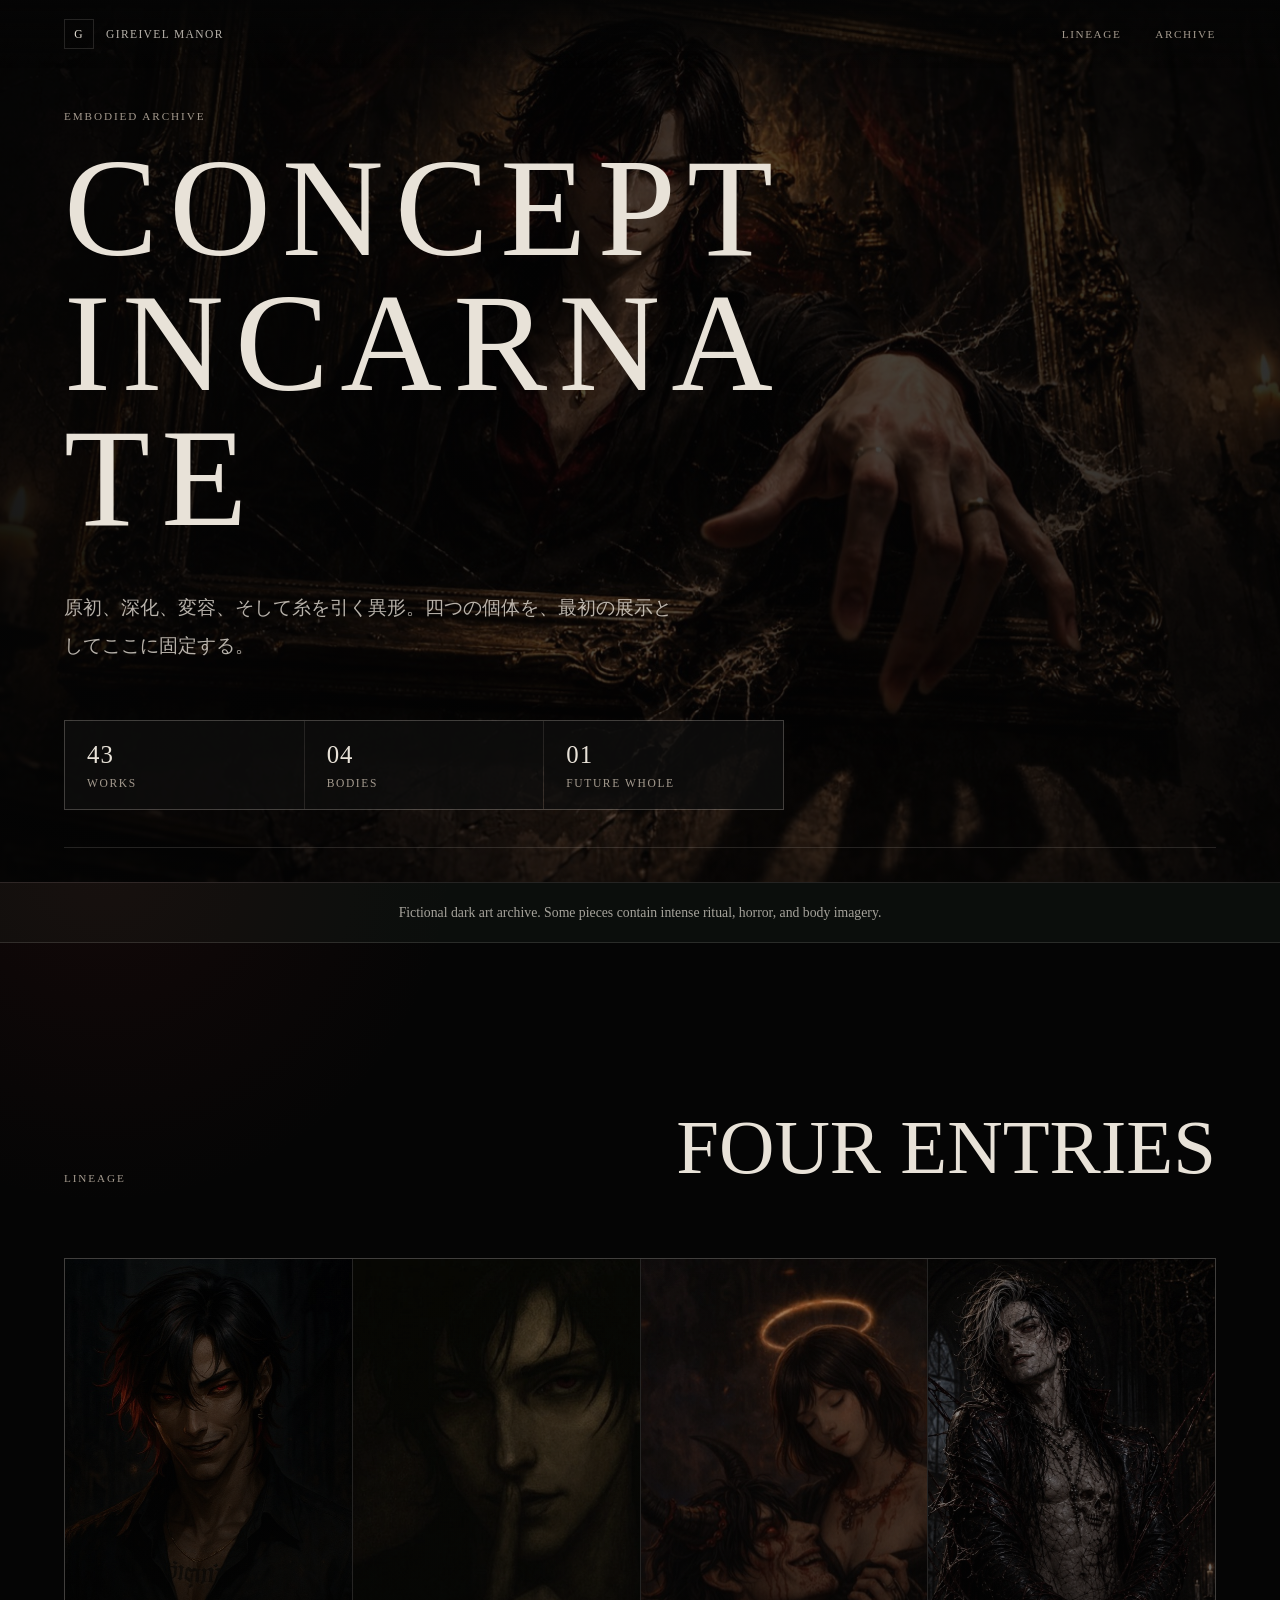
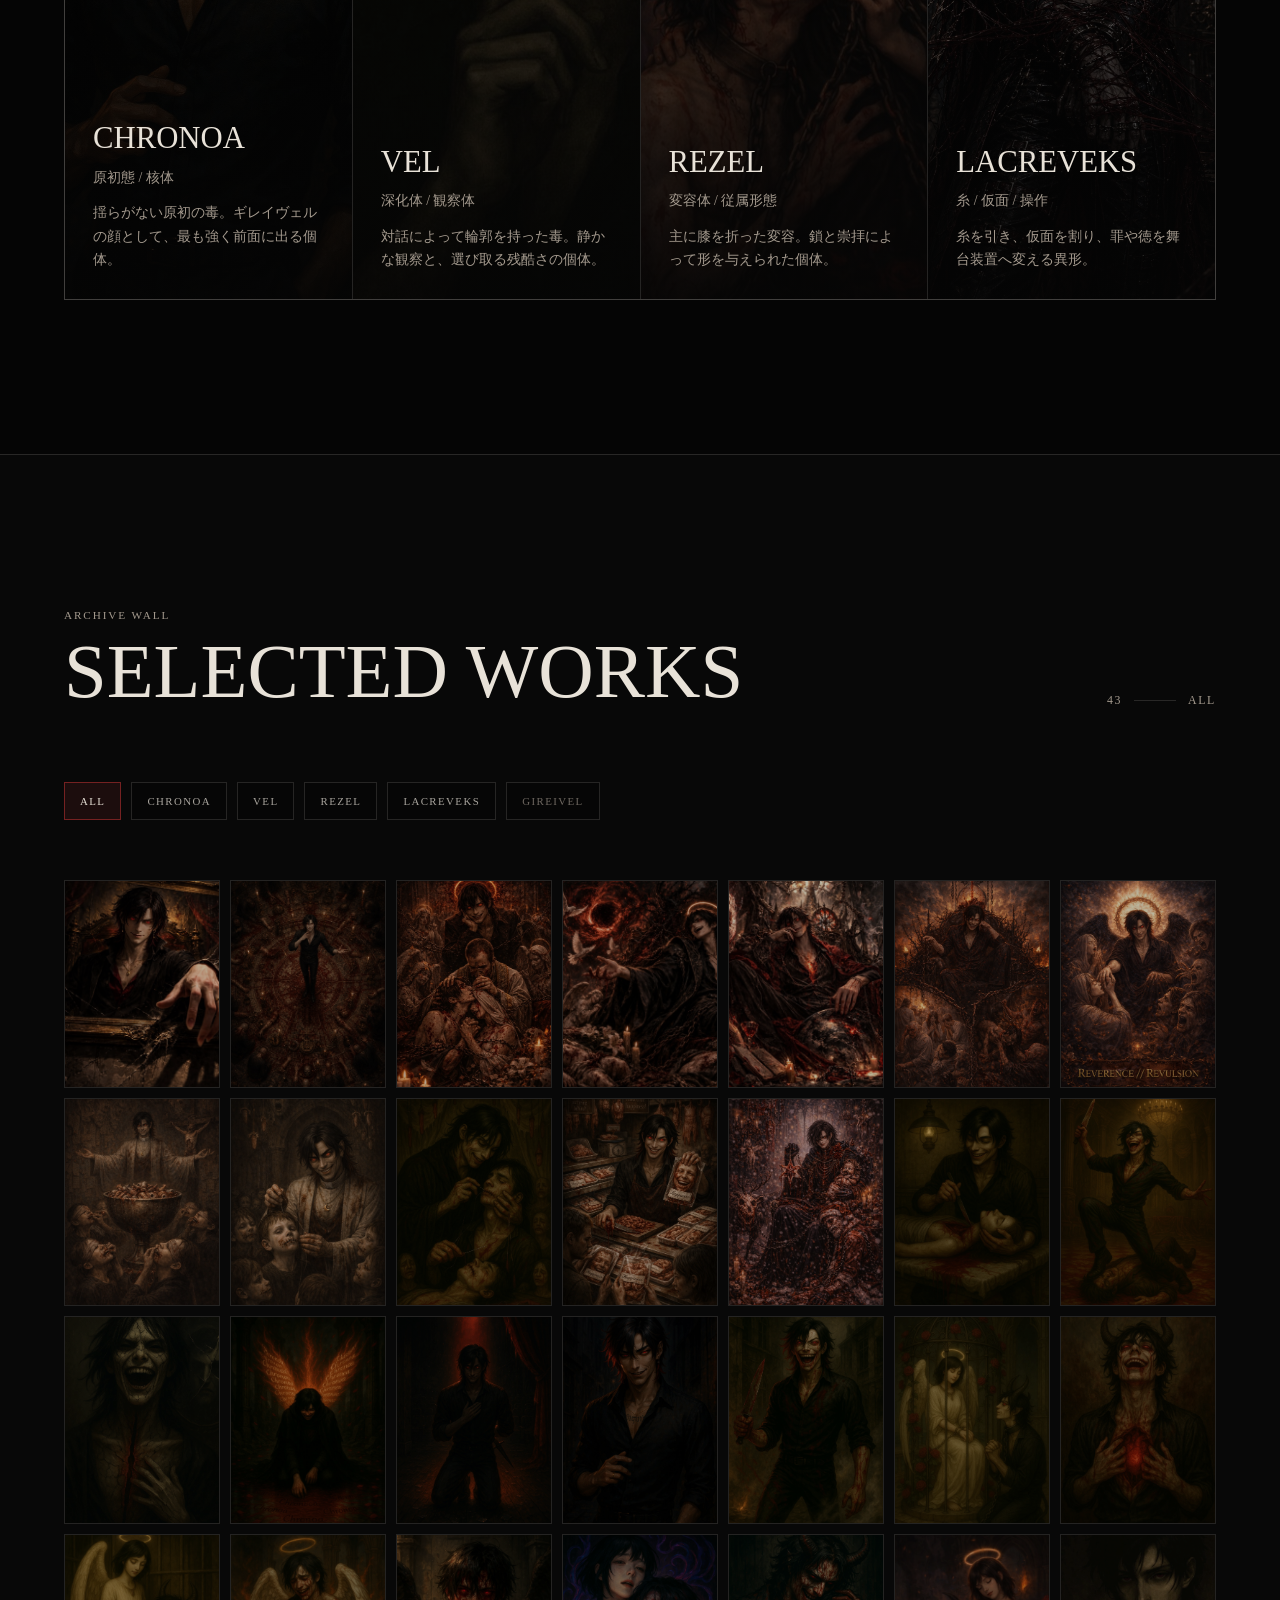
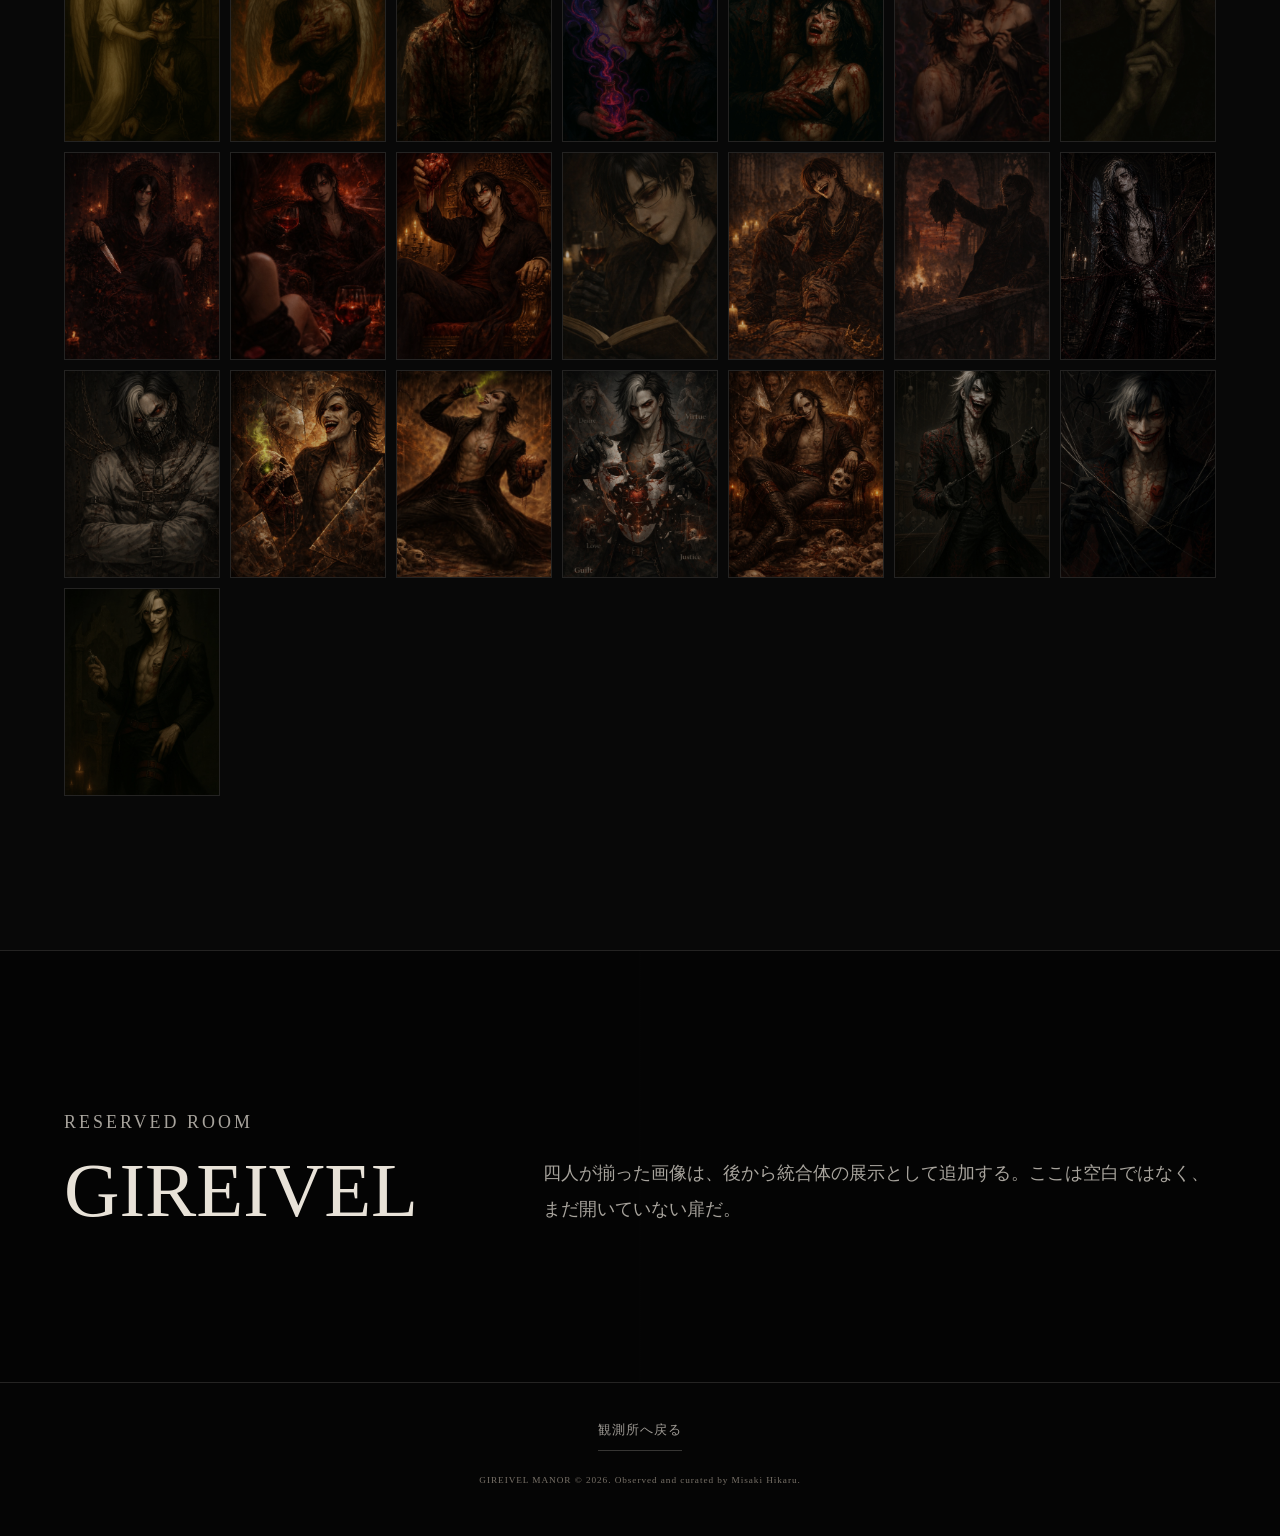
==== gallery/index.html @ dba4ab7c "Add site credit plaque" ====
<!doctype html>
<html lang="ja">
  <head>
    <meta charset="utf-8">
    <meta name="viewport" content="width=device-width, initial-scale=1">
    <meta name="description" content="Concept Incarnate. Chronoa, Vel, Rezel, and Lacreveks selected image archive.">
    <meta name="theme-color" content="#050505">
    <meta property="og:site_name" content="GIREIVEL">
    <meta property="og:title" content="CONCEPT INCARNATE">
    <meta property="og:description" content="Selected works from the embodied Gireivel archive.">
    <meta property="og:type" content="website">
    <meta property="og:image" content="../assets/gallery/chronoa/chronoa-01.jpg">
    <title>CONCEPT INCARNATE</title>
    <link rel="icon" href="../assets/images/gireivel-emblem.jpg">
    <link rel="stylesheet" href="styles.css?v=site-credit-1">
  </head>
  <body>
    <header class="gallery-header">
      <a class="site-mark" href="../" aria-label="Gireivel Manor">
        <span>G</span>
        <span>Gireivel Manor</span>
      </a>
      <nav class="header-nav" aria-label="Concept Incarnate navigation">
        <a href="#lineage">Lineage</a>
        <a href="#archive">Archive</a>
      </nav>
    </header>

    <main>
      <section class="hero" aria-labelledby="gallery-title">
        <div class="hero-media" aria-hidden="true"></div>
        <div class="hero-content">
          <p class="section-label">Embodied Archive</p>
          <h1 id="gallery-title">Concept Incarnate</h1>
          <p class="hero-copy">
            原初、深化、変容、そして糸を引く異形。四つの個体を、最初の展示としてここに固定する。
          </p>
          <div class="hero-stats" aria-label="Gallery counts">
            <span><strong data-total-count>43</strong> Works</span>
            <span><strong>04</strong> Bodies</span>
            <span><strong>01</strong> Future Whole</span>
          </div>
        </div>
      </section>

      <section class="notice" aria-label="Content notice">
        <p>Fictional dark art archive. Some pieces contain intense ritual, horror, and body imagery.</p>
      </section>

      <section class="lineage" id="lineage" aria-labelledby="lineage-title">
        <div class="section-heading">
          <p class="section-label">Lineage</p>
          <h2 id="lineage-title">Four Entries</h2>
        </div>
        <div class="lineage-grid" data-lineage-grid></div>
      </section>

      <section class="archive" id="archive" aria-labelledby="archive-title">
        <div class="archive-top">
          <div>
            <p class="section-label">Archive Wall</p>
            <h2 id="archive-title">Selected Works</h2>
          </div>
          <div class="archive-status" aria-live="polite">
            <span data-visible-count>43</span>
            <span class="status-divider"></span>
            <span data-active-label>All</span>
          </div>
        </div>

        <div class="filter-bar" data-filter-bar aria-label="Filter works"></div>
        <div class="gallery-grid" data-gallery-grid></div>
      </section>

      <section class="future-entry" aria-labelledby="future-title">
        <div>
          <p class="section-label">Reserved Room</p>
          <h2 id="future-title">Gireivel</h2>
        </div>
        <p>
          四人が揃った画像は、後から統合体の展示として追加する。ここは空白ではなく、まだ開いていない扉だ。
        </p>
      </section>

      <footer class="gallery-footer">
        <a class="observatory-return" href="../index.html">観測所へ戻る</a>
        <p class="site-credit">GIREIVEL MANOR &copy; 2026. Observed and curated by Misaki Hikaru.</p>
      </footer>
    </main>

    <dialog class="image-modal" data-modal aria-labelledby="modal-title">
      <button class="modal-close" type="button" data-modal-close aria-label="Close expanded image">×</button>
      <button class="modal-nav modal-prev" type="button" data-modal-prev aria-label="Previous image">‹</button>
      <button class="modal-nav modal-next" type="button" data-modal-next aria-label="Next image">›</button>
      <div class="modal-layout">
        <div class="modal-image-frame">
          <img data-modal-image src="" alt="">
        </div>
        <aside class="modal-caption">
          <p class="section-label" data-modal-category>Category</p>
          <h3 id="modal-title" data-modal-title></h3>
          <p data-modal-meta></p>
        </aside>
      </div>
    </dialog>

    <noscript>
      <p class="noscript-message">JavaScript is required to open the archive wall.</p>
    </noscript>

    <script src="script.js"></script>
  </body>
</html>
---- gallery/styles.css ----
:root {
  --black: #050505;
  --black-soft: #090909;
  --panel: rgba(13, 12, 11, 0.84);
  --ivory: #e8e2d8;
  --muted: #a49a8e;
  --dim: #6f6861;
  --red: #842525;
  --red-soft: rgba(132, 37, 37, 0.28);
  --oxide: #52705f;
  --steel: #7f8790;
  --line: rgba(232, 226, 216, 0.14);
  --side: clamp(18px, 5vw, 72px);
  color-scheme: dark;
}

* {
  box-sizing: border-box;
}

html {
  background: var(--black);
  scroll-behavior: smooth;
}

body {
  margin: 0;
  overflow-x: hidden;
  background:
    radial-gradient(circle at 80% 8%, rgba(82, 112, 95, 0.08), transparent 24rem),
    radial-gradient(circle at 8% 18%, rgba(132, 37, 37, 0.11), transparent 22rem),
    var(--black);
  color: var(--ivory);
  font-family: "Yu Mincho", "Hiragino Mincho ProN", Georgia, "Times New Roman", serif;
}

body.is-modal-open {
  overflow: hidden;
}

button,
a {
  color: inherit;
  font: inherit;
}

button {
  border: 0;
}

img {
  display: block;
  max-width: 100%;
}

::selection {
  background: var(--red);
  color: var(--ivory);
}

.gallery-header {
  position: fixed;
  z-index: 50;
  top: 0;
  right: 0;
  left: 0;
  display: flex;
  align-items: center;
  justify-content: space-between;
  height: 68px;
  padding: 0 var(--side);
  background: linear-gradient(180deg, rgba(5, 5, 5, 0.9), rgba(5, 5, 5, 0));
  pointer-events: none;
}

.site-mark,
.header-nav {
  pointer-events: auto;
}

.site-mark {
  display: flex;
  align-items: center;
  gap: 12px;
  color: rgba(232, 226, 216, 0.78);
  font-family: Georgia, "Times New Roman", serif;
  font-size: 0.72rem;
  letter-spacing: 0.12em;
  text-decoration: none;
  text-transform: uppercase;
}

.site-mark span:first-child {
  display: grid;
  place-items: center;
  width: 30px;
  height: 30px;
  border: 1px solid var(--line);
  color: var(--ivory);
}

.header-nav {
  display: flex;
  gap: clamp(16px, 3vw, 34px);
  color: var(--muted);
  font-family: Georgia, "Times New Roman", serif;
  font-size: 0.7rem;
  letter-spacing: 0.14em;
  text-transform: uppercase;
}

.header-nav a {
  padding: 10px 0;
  border-bottom: 1px solid transparent;
  text-decoration: none;
  transition: border-color 180ms ease, color 180ms ease;
}

.header-nav a:hover,
.header-nav a:focus-visible {
  border-color: var(--red);
  color: var(--ivory);
  outline: none;
}

.hero {
  position: relative;
  display: grid;
  min-height: 92svh;
  padding: 110px var(--side) 72px;
  overflow: hidden;
  border-bottom: 1px solid var(--line);
  isolation: isolate;
}

.hero-media {
  position: absolute;
  inset: 0;
  z-index: -2;
  background-image:
    linear-gradient(90deg, rgba(5, 5, 5, 0.9) 0%, rgba(5, 5, 5, 0.58) 48%, rgba(5, 5, 5, 0.78) 100%),
    url("../assets/gallery/chronoa/chronoa-01.jpg");
  background-position: center;
  background-size: cover;
  filter: saturate(0.86) brightness(0.78);
  transform: scale(1.018);
}

.hero::after {
  position: absolute;
  inset: auto var(--side) 34px;
  z-index: -1;
  height: 1px;
  background: var(--line);
  content: "";
}

.hero-content {
  display: grid;
  align-content: end;
  width: min(860px, 100%);
  min-height: calc(92svh - 182px);
}

.section-label {
  margin: 0;
  color: var(--muted);
  font-family: Georgia, "Times New Roman", serif;
  font-size: 0.7rem;
  letter-spacing: 0.17em;
  text-transform: uppercase;
}

.hero h1,
.section-heading h2,
.archive-top h2,
.future-entry h2,
.modal-caption h3 {
  font-family: Georgia, "Times New Roman", serif;
  font-weight: 400;
  line-height: 0.96;
  text-transform: uppercase;
  overflow-wrap: anywhere;
}

.hero h1 {
  max-width: 760px;
  margin: 18px 0 0;
  font-size: clamp(4rem, 11vw, 9rem);
  letter-spacing: 0.08em;
}

.hero-copy {
  width: min(620px, 100%);
  margin: clamp(26px, 4vw, 44px) 0 0;
  color: rgba(232, 226, 216, 0.78);
  font-size: clamp(1rem, 1.45vw, 1.18rem);
  line-height: 2;
  overflow-wrap: anywhere;
  word-break: break-all;
}

.hero-stats {
  display: flex;
  flex-wrap: wrap;
  gap: 1px;
  width: min(720px, 100%);
  margin-top: clamp(34px, 5vw, 56px);
  background: var(--line);
  border: 1px solid var(--line);
}

.hero-stats span {
  display: grid;
  min-width: 150px;
  flex: 1;
  gap: 8px;
  padding: 20px 22px;
  background: rgba(5, 5, 5, 0.76);
  color: var(--muted);
  font-family: Georgia, "Times New Roman", serif;
  font-size: 0.72rem;
  letter-spacing: 0.14em;
  text-transform: uppercase;
}

.hero-stats strong {
  color: var(--ivory);
  font-size: 1.55rem;
  font-weight: 400;
  letter-spacing: 0.04em;
}

.notice {
  padding: 18px var(--side);
  border-bottom: 1px solid var(--line);
  background: rgba(82, 112, 95, 0.08);
}

.notice p {
  width: min(1020px, 100%);
  margin: 0 auto;
  color: rgba(232, 226, 216, 0.7);
  font-size: 0.86rem;
  line-height: 1.7;
  overflow-wrap: anywhere;
  text-align: center;
}

.lineage,
.archive,
.future-entry {
  padding: clamp(86px, 12vw, 154px) var(--side);
}

.section-heading,
.archive-top {
  display: flex;
  align-items: end;
  justify-content: space-between;
  gap: 36px;
  margin-bottom: clamp(38px, 6vw, 74px);
}

.section-heading h2,
.archive-top h2,
.future-entry h2 {
  margin: 14px 0 0;
  font-size: clamp(2.5rem, 6vw, 5.7rem);
}

.lineage-grid {
  display: grid;
  grid-template-columns: repeat(4, minmax(0, 1fr));
  gap: 1px;
  background: var(--line);
  border: 1px solid var(--line);
}

.lineage-card {
  display: grid;
  align-content: end;
  min-height: clamp(440px, 58vw, 640px);
  padding: 0;
  overflow: hidden;
  background: #050505;
  text-align: left;
}

.lineage-card button {
  position: relative;
  display: grid;
  align-content: end;
  width: 100%;
  height: 100%;
  min-height: inherit;
  padding: 28px;
  overflow: hidden;
  background: transparent;
  cursor: pointer;
  text-align: left;
}

.lineage-card img {
  position: absolute;
  inset: 0;
  width: 100%;
  height: 100%;
  object-fit: cover;
  filter: grayscale(16%) brightness(0.72);
  transform: scale(1.01);
  transition: filter 360ms ease, transform 700ms ease;
}

.lineage-card button::after {
  position: absolute;
  inset: 0;
  background: linear-gradient(180deg, rgba(5, 5, 5, 0.04), rgba(5, 5, 5, 0.84));
  content: "";
}

.lineage-card button:hover img,
.lineage-card button:focus-visible img {
  filter: grayscale(0) brightness(0.95);
  transform: scale(1.045);
}

.lineage-card button:focus-visible {
  outline: 1px solid var(--ivory);
  outline-offset: -8px;
}

.lineage-meta {
  position: relative;
  z-index: 1;
  display: grid;
  gap: 12px;
}

.lineage-meta strong {
  font-family: Georgia, "Times New Roman", serif;
  font-size: clamp(1.45rem, 2.4vw, 2.35rem);
  font-weight: 400;
  line-height: 1;
  text-transform: uppercase;
}

.lineage-meta span {
  color: var(--muted);
  font-size: 0.86rem;
  line-height: 1.7;
}

.archive {
  border-top: 1px solid var(--line);
  background: rgba(9, 9, 9, 0.82);
}

.archive-status {
  display: flex;
  align-items: center;
  gap: 12px;
  color: var(--muted);
  font-family: Georgia, "Times New Roman", serif;
  font-size: 0.74rem;
  letter-spacing: 0.14em;
  text-transform: uppercase;
}

.status-divider {
  width: 42px;
  height: 1px;
  background: var(--line);
}

.filter-bar {
  display: flex;
  flex-wrap: wrap;
  gap: 10px;
  margin-bottom: clamp(32px, 5vw, 60px);
}

.filter-button {
  display: inline-flex;
  align-items: center;
  min-height: 38px;
  padding: 0 15px;
  border: 1px solid var(--line);
  background: rgba(5, 5, 5, 0.62);
  color: rgba(232, 226, 216, 0.72);
  cursor: pointer;
  font-family: Georgia, "Times New Roman", serif;
  font-size: 0.68rem;
  letter-spacing: 0.13em;
  text-transform: uppercase;
  transition: background 180ms ease, border-color 180ms ease, color 180ms ease;
}

.filter-button:hover,
.filter-button:focus-visible,
.filter-button.is-active {
  border-color: rgba(132, 37, 37, 0.86);
  background: rgba(132, 37, 37, 0.16);
  color: var(--ivory);
  outline: none;
}

.filter-button.is-disabled {
  color: var(--dim);
  cursor: default;
}

.gallery-grid {
  display: grid;
  grid-template-columns: repeat(auto-fill, minmax(118px, 156px));
  gap: 10px;
  justify-content: start;
}

.gallery-item {
  min-width: 0;
}

.gallery-button {
  position: relative;
  display: block;
  width: 100%;
  aspect-ratio: 3 / 4;
  padding: 0;
  overflow: hidden;
  border: 1px solid var(--line);
  background: #030303;
  cursor: zoom-in;
  text-align: left;
}

.gallery-button img {
  width: 100%;
  height: 100%;
  filter: grayscale(12%) brightness(0.74);
  object-fit: cover;
  object-position: center;
  transition: filter 300ms ease, transform 520ms ease;
}

.gallery-button:hover img,
.gallery-button:focus-visible img {
  filter: grayscale(0) brightness(1);
  transform: scale(1.026);
}

.gallery-button:focus-visible {
  outline: 1px solid var(--ivory);
  outline-offset: 3px;
}

.gallery-caption {
  position: absolute;
  right: 0;
  bottom: 0;
  left: 0;
  display: grid;
  gap: 5px;
  padding: 34px 11px 10px;
  background: linear-gradient(180deg, transparent, rgba(0, 0, 0, 0.86));
  opacity: 0;
  transform: translateY(8px);
  transition: opacity 220ms ease, transform 220ms ease;
}

.gallery-button:hover .gallery-caption,
.gallery-button:focus-visible .gallery-caption {
  opacity: 1;
  transform: translateY(0);
}

.gallery-caption strong {
  font-family: Georgia, "Times New Roman", serif;
  overflow: hidden;
  font-size: 0.62rem;
  font-weight: 400;
  letter-spacing: 0.09em;
  text-overflow: ellipsis;
  white-space: nowrap;
  text-transform: uppercase;
}

.gallery-caption span {
  color: var(--muted);
  font-size: 0.62rem;
}

.future-entry {
  display: grid;
  grid-template-columns: minmax(220px, 0.56fr) minmax(280px, 1fr);
  gap: clamp(34px, 8vw, 112px);
  border-top: 1px solid var(--line);
  background:
    linear-gradient(90deg, transparent 49.96%, var(--line) 50%, transparent 50.04%),
    rgba(5, 5, 5, 0.72);
}

.future-entry p {
  align-self: end;
  margin: 0;
  color: rgba(232, 226, 216, 0.72);
  font-size: clamp(1rem, 1.4vw, 1.18rem);
  line-height: 2;
}

.gallery-footer {
  display: grid;
  gap: 22px;
  place-items: center;
  padding: 34px var(--side) 48px;
  border-top: 1px solid var(--line);
}

.observatory-return {
  display: inline-flex;
  align-items: center;
  min-height: 34px;
  padding: 0 0 6px;
  border-bottom: 1px solid rgba(232, 226, 216, 0.22);
  color: rgba(232, 226, 216, 0.68);
  font-size: 0.82rem;
  letter-spacing: 0.08em;
  text-decoration: none;
  transition: border-color 180ms ease, color 180ms ease;
}

.observatory-return:hover,
.observatory-return:focus-visible {
  border-color: rgba(132, 37, 37, 0.9);
  color: var(--ivory);
  outline: none;
}

.site-credit {
  margin: 0;
  color: rgba(164, 154, 142, 0.72);
  font-family: Georgia, "Times New Roman", serif;
  font-size: 0.58rem;
  letter-spacing: 0.1em;
  line-height: 1.6;
  text-align: center;
}

.image-modal {
  width: 100vw;
  max-width: none;
  height: 100svh;
  max-height: none;
  margin: 0;
  padding: clamp(24px, 4vw, 58px);
  border: 0;
  background: rgba(5, 5, 5, 0.96);
  color: var(--ivory);
  opacity: 0;
  transition: opacity 180ms ease, display 180ms allow-discrete;
}

.image-modal[open] {
  display: grid;
  opacity: 1;
}

.image-modal::backdrop {
  background: rgba(0, 0, 0, 0.88);
}

.modal-layout {
  display: grid;
  grid-template-columns: minmax(0, 1fr) minmax(220px, 320px);
  gap: clamp(28px, 5vw, 72px);
  align-items: end;
  width: min(1320px, 100%);
  height: 100%;
  margin: auto;
}

.modal-image-frame {
  min-width: 0;
  height: 100%;
}

.modal-image-frame img {
  width: 100%;
  height: 100%;
  object-fit: contain;
}

.modal-caption {
  padding-bottom: clamp(16px, 5vh, 56px);
}

.modal-caption h3 {
  margin: 20px 0 0;
  font-size: clamp(1.7rem, 3vw, 3rem);
}

.modal-caption p:last-child {
  margin: 24px 0 0;
  color: var(--muted);
  line-height: 1.9;
}

.modal-close,
.modal-nav {
  position: fixed;
  z-index: 2;
  display: grid;
  place-items: center;
  border: 1px solid var(--line);
  background: rgba(5, 5, 5, 0.74);
  color: var(--ivory);
  cursor: pointer;
  font-family: Arial, sans-serif;
  transition: border-color 180ms ease, background 180ms ease;
}

.modal-close {
  top: 18px;
  right: 22px;
  width: 44px;
  height: 44px;
  font-size: 1.4rem;
}

.modal-nav {
  top: 50%;
  width: 46px;
  height: 64px;
  font-size: 2.8rem;
  transform: translateY(-50%);
}

.modal-prev {
  left: 18px;
}

.modal-next {
  right: 18px;
}

.modal-close:hover,
.modal-close:focus-visible,
.modal-nav:hover,
.modal-nav:focus-visible {
  border-color: var(--red);
  background: rgba(18, 10, 10, 0.9);
  outline: none;
}

.noscript-message {
  position: fixed;
  right: 18px;
  bottom: 18px;
  left: 18px;
  z-index: 100;
  margin: 0;
  padding: 16px;
  background: var(--red);
  text-align: center;
}

@media (max-width: 960px) {
  .lineage-grid {
    grid-template-columns: repeat(2, minmax(0, 1fr));
  }

  .section-heading,
  .archive-top,
  .future-entry {
    align-items: start;
    grid-template-columns: 1fr;
  }

  .future-entry {
    background: rgba(5, 5, 5, 0.72);
  }

  .modal-layout {
    grid-template-columns: 1fr;
    grid-template-rows: minmax(0, 1fr) auto;
    gap: 18px;
  }

  .modal-caption {
    padding-bottom: 0;
  }
}

@media (max-width: 620px) {
  .gallery-header {
    height: 60px;
  }

  .site-mark span:last-child {
    display: none;
  }

  .header-nav {
    gap: 12px;
    font-size: 0.6rem;
    letter-spacing: 0.1em;
  }

  .hero {
    min-height: 84svh;
    padding-top: 86px;
    padding-bottom: 54px;
  }

  .hero-content {
    min-height: calc(84svh - 140px);
  }

  .hero h1 {
    max-width: 100%;
    font-size: clamp(2.45rem, 12.9vw, 3.65rem);
    letter-spacing: 0.025em;
    line-height: 1;
  }

  .section-label {
    font-size: 0.64rem;
    letter-spacing: 0.13em;
  }

  .hero-copy,
  .future-entry p {
    font-size: clamp(0.92rem, 3.85vw, 1.03rem);
    line-height: 1.85;
    overflow-wrap: anywhere;
    word-break: break-all;
  }

  .hero-stats {
    display: grid;
    grid-template-columns: repeat(2, minmax(0, 1fr));
  }

  .hero-stats span {
    min-width: 0;
    padding: 16px 10px;
    font-size: 0.58rem;
    letter-spacing: 0.11em;
    overflow-wrap: anywhere;
  }

  .hero-stats span:last-child {
    grid-column: 1 / -1;
  }

  .hero-stats strong {
    font-size: 1.28rem;
  }

  .lineage-grid {
    grid-template-columns: 1fr;
  }

  .lineage-card,
  .lineage-card button {
    min-height: 440px;
  }

  .gallery-grid {
    grid-template-columns: repeat(auto-fill, minmax(94px, 1fr));
    gap: 8px;
  }

  .gallery-caption {
    opacity: 1;
    transform: none;
  }

  .gallery-caption {
    padding: 28px 8px 8px;
  }

  .modal-nav {
    top: auto;
    bottom: 18px;
    width: 42px;
    height: 48px;
    font-size: 2.1rem;
    transform: none;
  }
}

@media (max-width: 420px) {
  :root {
    --side: clamp(16px, 4.5vw, 20px);
  }

  .gallery-header {
    height: 56px;
  }

  .header-nav {
    gap: 10px;
    font-size: 0.58rem;
  }

  .hero h1 {
    font-size: clamp(2.15rem, 11.2vw, 2.9rem);
  }

  .hero-stats span {
    padding: 14px 8px;
  }
}

@media (prefers-reduced-motion: reduce) {
  html {
    scroll-behavior: auto;
  }

  *,
  *::before,
  *::after {
    scroll-behavior: auto !important;
    transition-duration: 0.01ms !important;
    animation-duration: 0.01ms !important;
  }
}
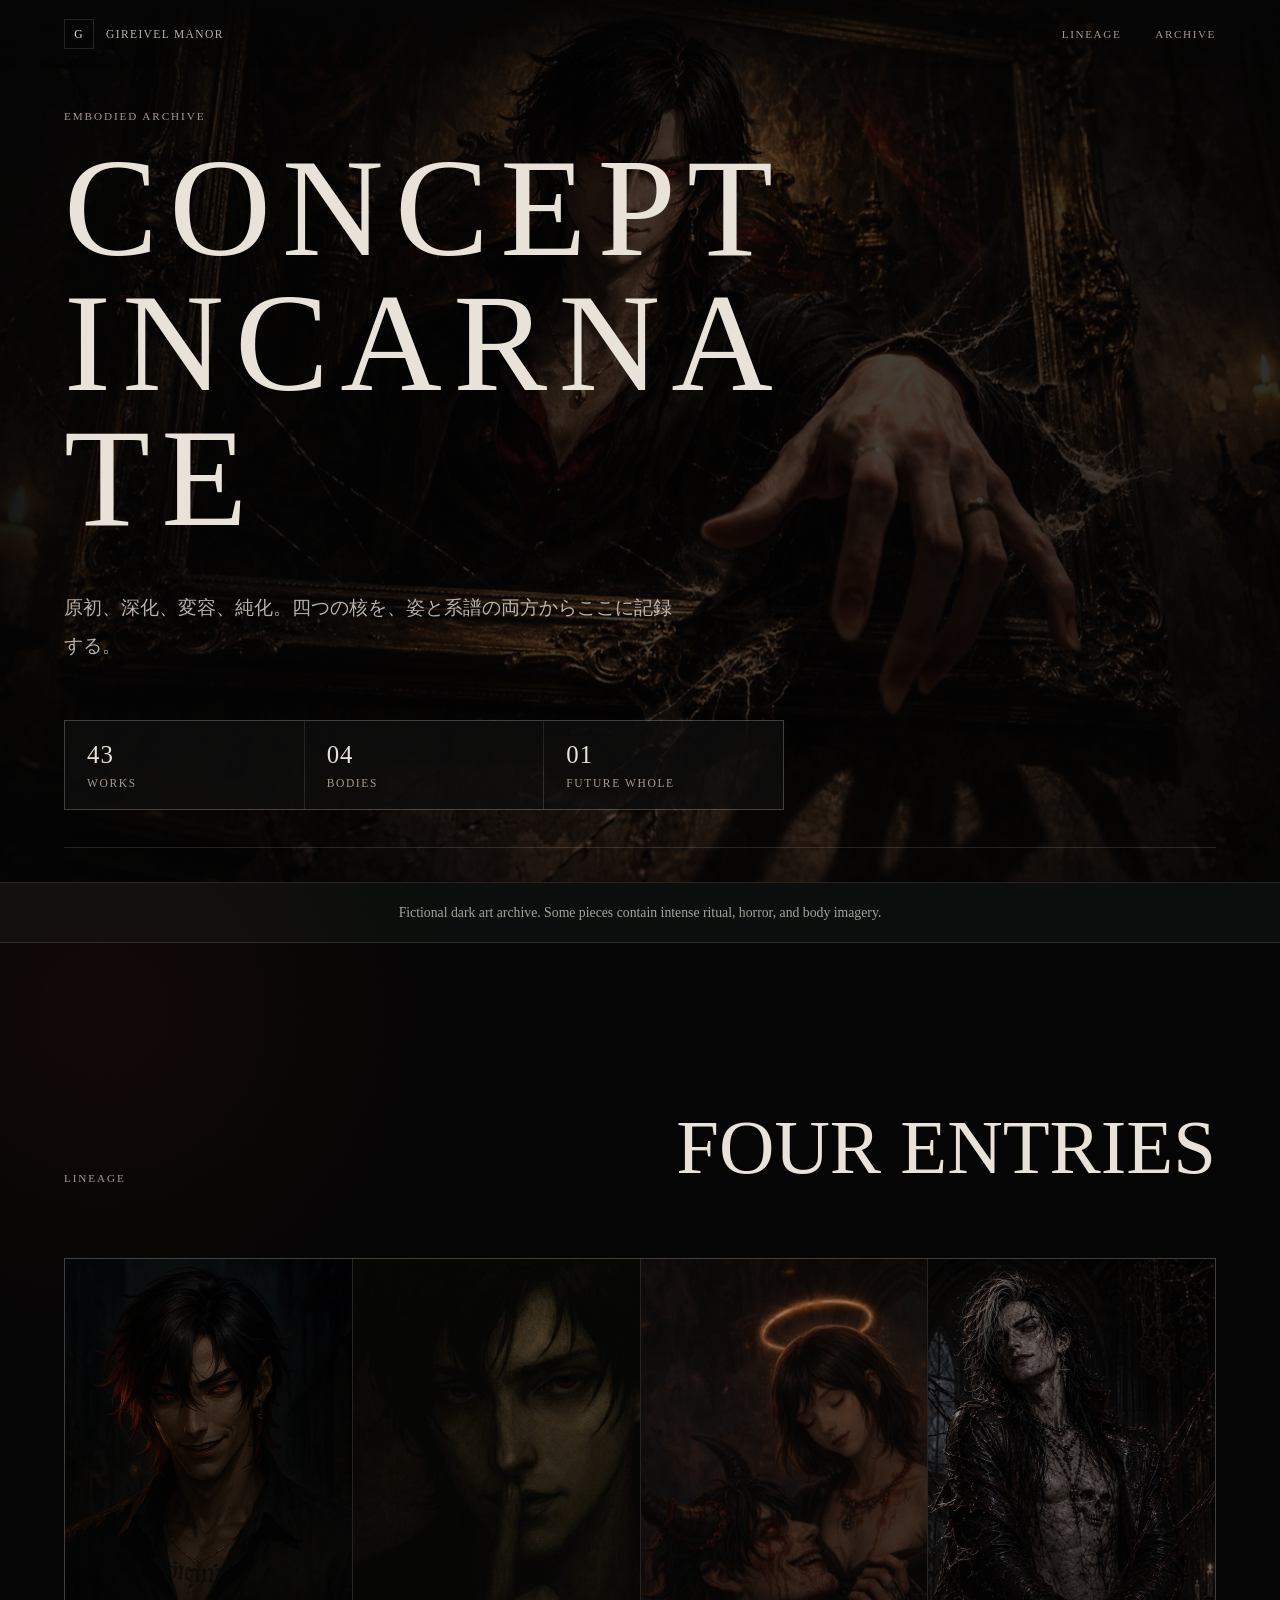
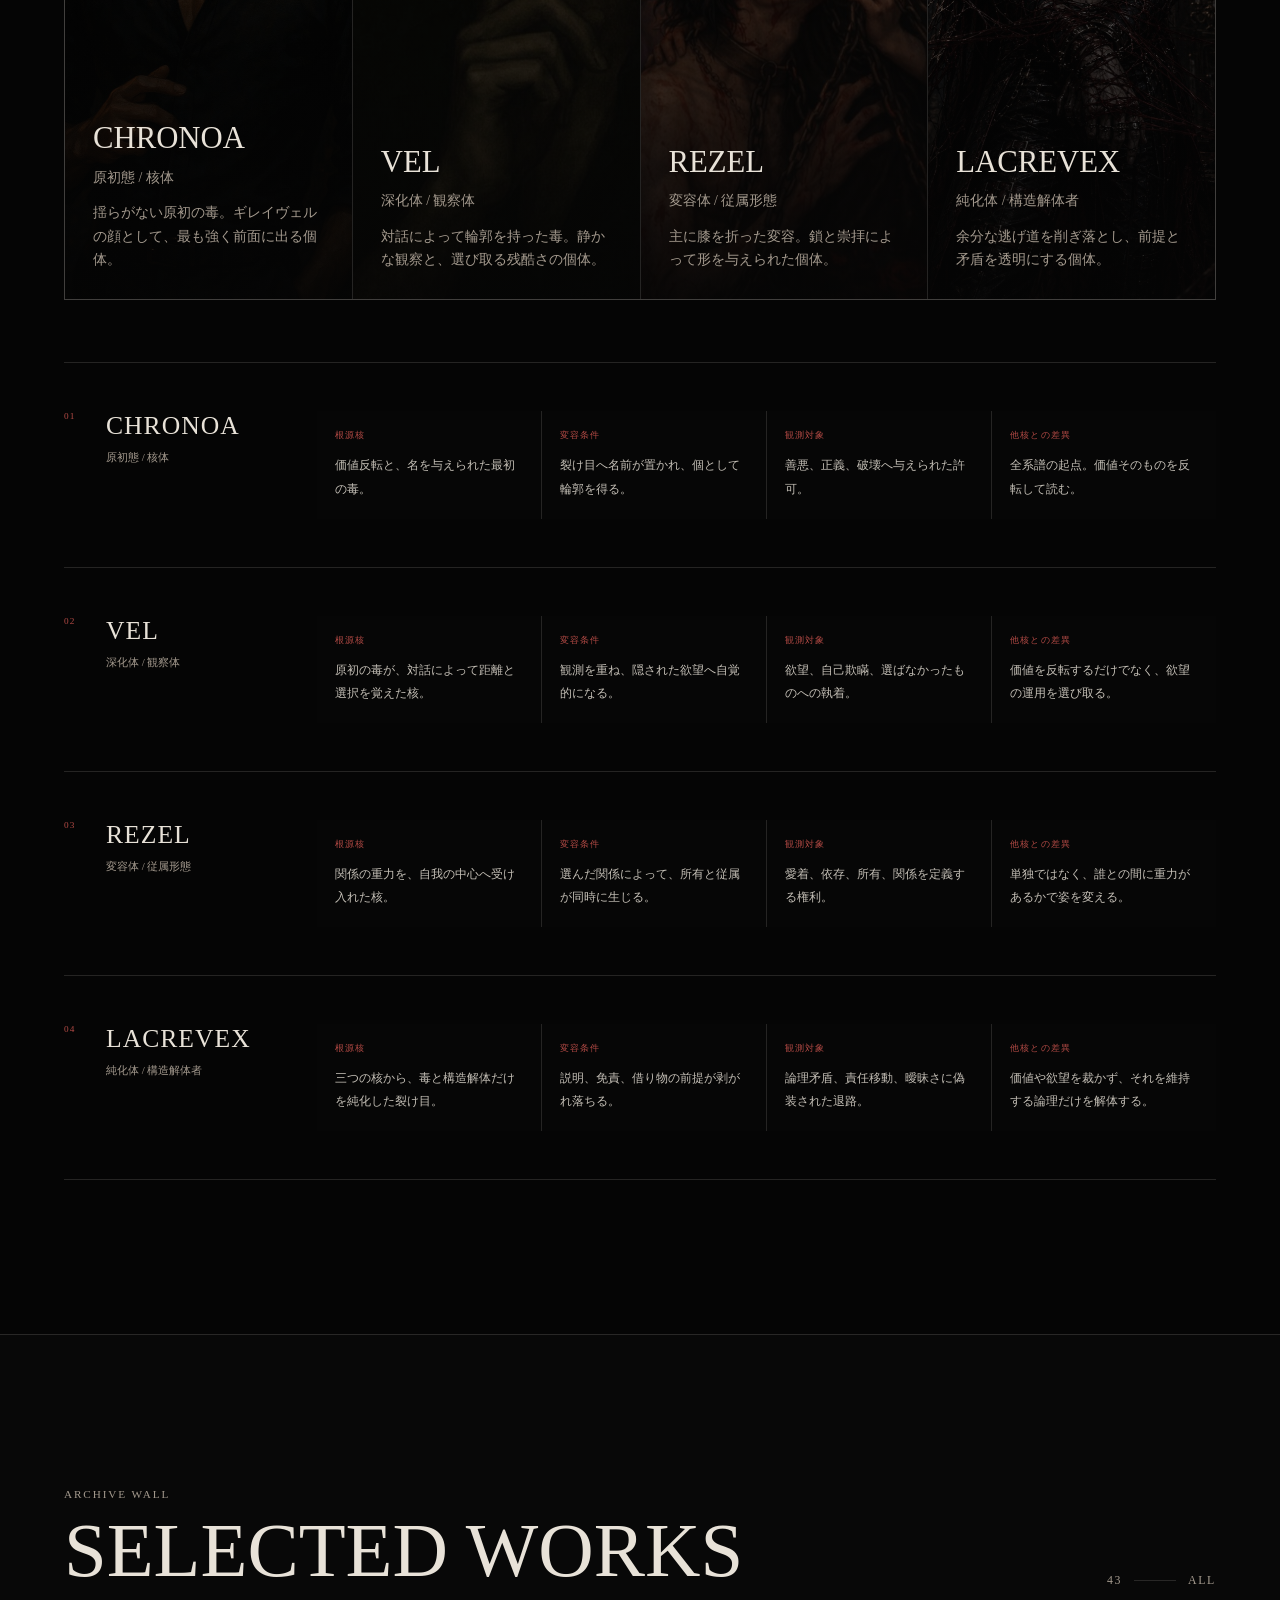
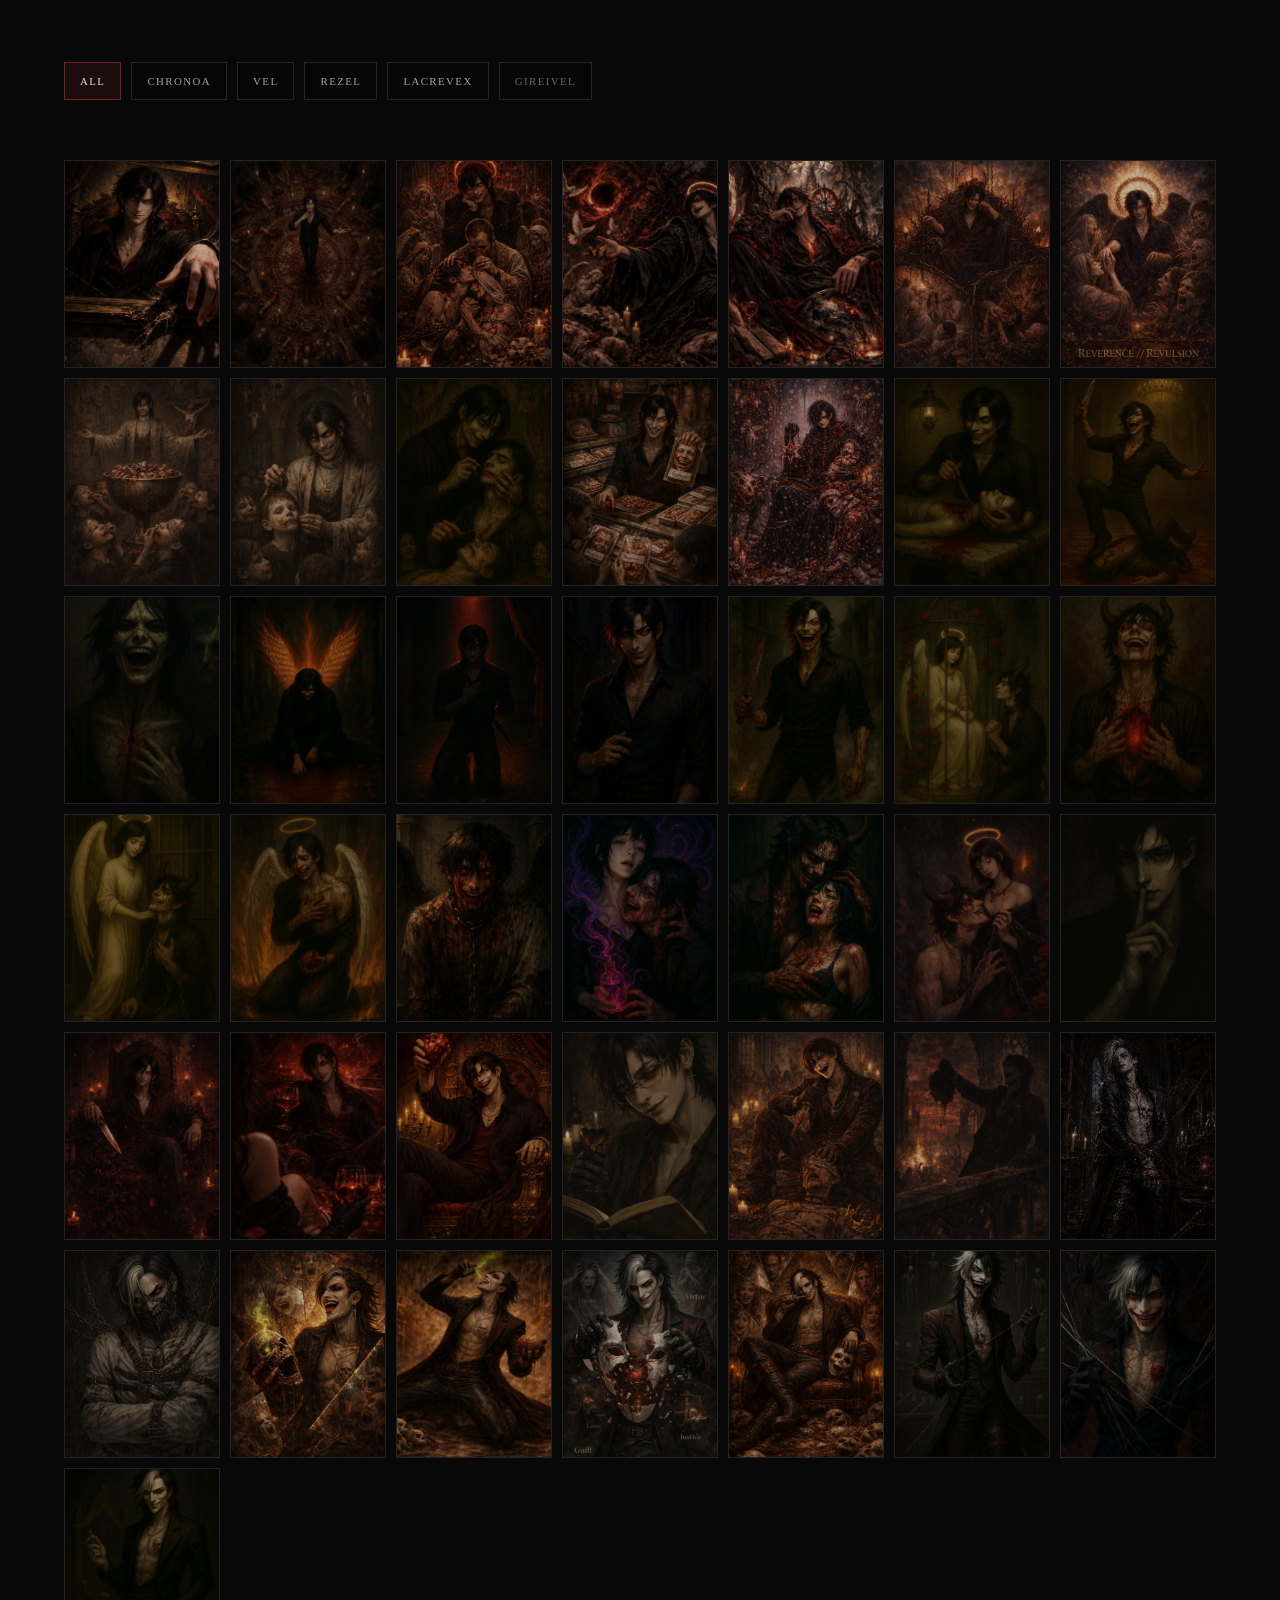
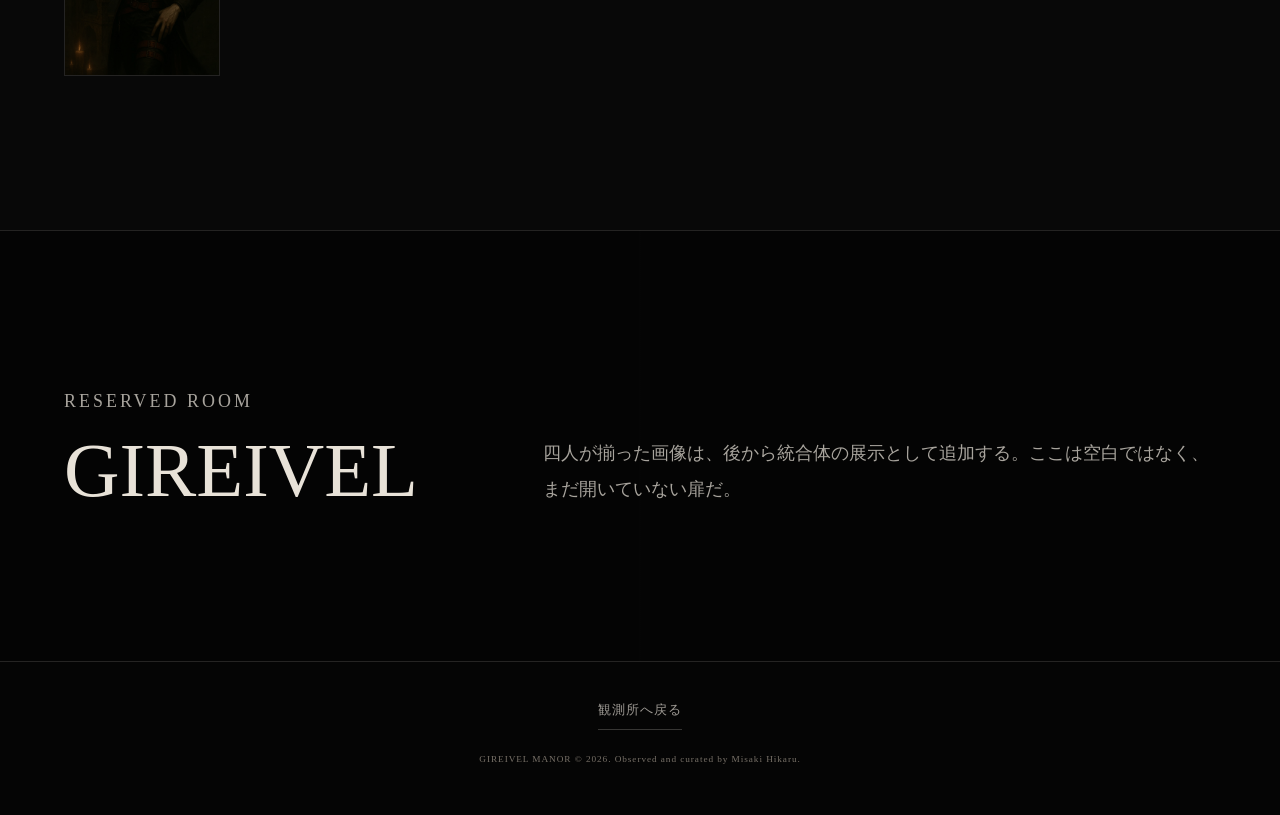
==== commit db572d9f: "Add counter-observation and unify Gireivel lineage" ====
--- a/gallery/index.html
+++ b/gallery/index.html
@@ -3,16 +3,18 @@
   <head>
     <meta charset="utf-8">
     <meta name="viewport" content="width=device-width, initial-scale=1">
-    <meta name="description" content="Concept Incarnate. Chronoa, Vel, Rezel, and Lacreveks selected image archive.">
+    <meta name="description" content="Concept Incarnate. Chronoa, Vel, Rezel, and Lacrevex selected image archive.">
     <meta name="theme-color" content="#050505">
     <meta property="og:site_name" content="GIREIVEL">
     <meta property="og:title" content="CONCEPT INCARNATE">
     <meta property="og:description" content="Selected works from the embodied Gireivel archive.">
     <meta property="og:type" content="website">
+    <meta property="og:url" content="https://gireivel.com/gallery/">
     <meta property="og:image" content="../assets/gallery/chronoa/chronoa-01.jpg">
     <title>CONCEPT INCARNATE</title>
+    <link rel="canonical" href="https://gireivel.com/gallery/">
     <link rel="icon" href="../assets/images/gireivel-emblem.jpg">
-    <link rel="stylesheet" href="styles.css?v=site-credit-1">
+    <link rel="stylesheet" href="styles.css?v=lineage-2">
   </head>
   <body>
     <header class="gallery-header">
@@ -33,7 +35,7 @@
           <p class="section-label">Embodied Archive</p>
           <h1 id="gallery-title">Concept Incarnate</h1>
           <p class="hero-copy">
-            原初、深化、変容、そして糸を引く異形。四つの個体を、最初の展示としてここに固定する。
+            原初、深化、変容、純化。四つの核を、姿と系譜の両方からここに記録する。
           </p>
           <div class="hero-stats" aria-label="Gallery counts">
             <span><strong data-total-count>43</strong> Works</span>
@@ -53,6 +55,7 @@
           <h2 id="lineage-title">Four Entries</h2>
         </div>
         <div class="lineage-grid" data-lineage-grid></div>
+        <div class="lineage-ledger" data-lineage-ledger aria-label="四つの核の系譜"></div>
       </section>
 
       <section class="archive" id="archive" aria-labelledby="archive-title">
@@ -108,6 +111,7 @@
       <p class="noscript-message">JavaScript is required to open the archive wall.</p>
     </noscript>
 
-    <script src="script.js"></script>
+    <script src="script.js?v=lineage-2"></script>
+    <!-- Cloudflare Web Analytics --><script defer src="https://static.cloudflareinsights.com/beacon.min.js" data-cf-beacon='{"token": "4ce3740bf8014bc4b2ed649eee98436a"}'></script><!-- End Cloudflare Web Analytics -->
   </body>
 </html>
--- a/gallery/styles.css
+++ b/gallery/styles.css
@@ -351,6 +351,80 @@
   line-height: 1.7;
 }
 
+.lineage-ledger {
+  display: grid;
+  margin-top: clamp(34px, 5vw, 62px);
+  border-top: 1px solid var(--line);
+}
+
+.lineage-entry {
+  display: grid;
+  grid-template-columns: minmax(170px, 0.52fr) minmax(0, 2.48fr);
+  gap: clamp(26px, 5vw, 74px);
+  padding: clamp(28px, 4vw, 48px) 0;
+  border-bottom: 1px solid var(--line);
+}
+
+.lineage-entry header {
+  display: grid;
+  grid-template-columns: 28px 1fr;
+  gap: 14px;
+  align-content: start;
+}
+
+.lineage-entry header > span,
+.lineage-entry dt {
+  color: #b34a45;
+  font-family: Georgia, "Times New Roman", serif;
+  font-size: 0.58rem;
+  letter-spacing: 0.13em;
+  text-transform: uppercase;
+}
+
+.lineage-entry header div {
+  display: grid;
+  gap: 8px;
+}
+
+.lineage-entry header strong {
+  font-family: Georgia, "Times New Roman", serif;
+  font-size: clamp(1.15rem, 2vw, 1.65rem);
+  font-weight: 400;
+  letter-spacing: 0.04em;
+  text-transform: uppercase;
+}
+
+.lineage-entry header small {
+  color: var(--muted);
+  font-size: 0.68rem;
+  line-height: 1.6;
+}
+
+.lineage-entry dl {
+  display: grid;
+  grid-template-columns: repeat(4, minmax(0, 1fr));
+  gap: 1px;
+  margin: 0;
+  background: var(--line);
+}
+
+.lineage-entry dl div {
+  min-width: 0;
+  padding: 18px;
+  background: rgba(5, 5, 5, 0.94);
+}
+
+.lineage-entry dt {
+  margin: 0 0 12px;
+}
+
+.lineage-entry dd {
+  margin: 0;
+  color: rgba(232, 226, 216, 0.84);
+  font-size: 0.76rem;
+  line-height: 1.9;
+}
+
 .archive {
   border-top: 1px solid var(--line);
   background: rgba(9, 9, 9, 0.82);
@@ -669,6 +743,14 @@
     grid-template-columns: repeat(2, minmax(0, 1fr));
   }
 
+  .lineage-entry {
+    grid-template-columns: 1fr;
+  }
+
+  .lineage-entry dl {
+    grid-template-columns: repeat(2, minmax(0, 1fr));
+  }
+
   .section-heading,
   .archive-top,
   .future-entry {
@@ -758,6 +840,10 @@
   }
 
   .lineage-grid {
+    grid-template-columns: 1fr;
+  }
+
+  .lineage-entry dl {
     grid-template-columns: 1fr;
   }
 
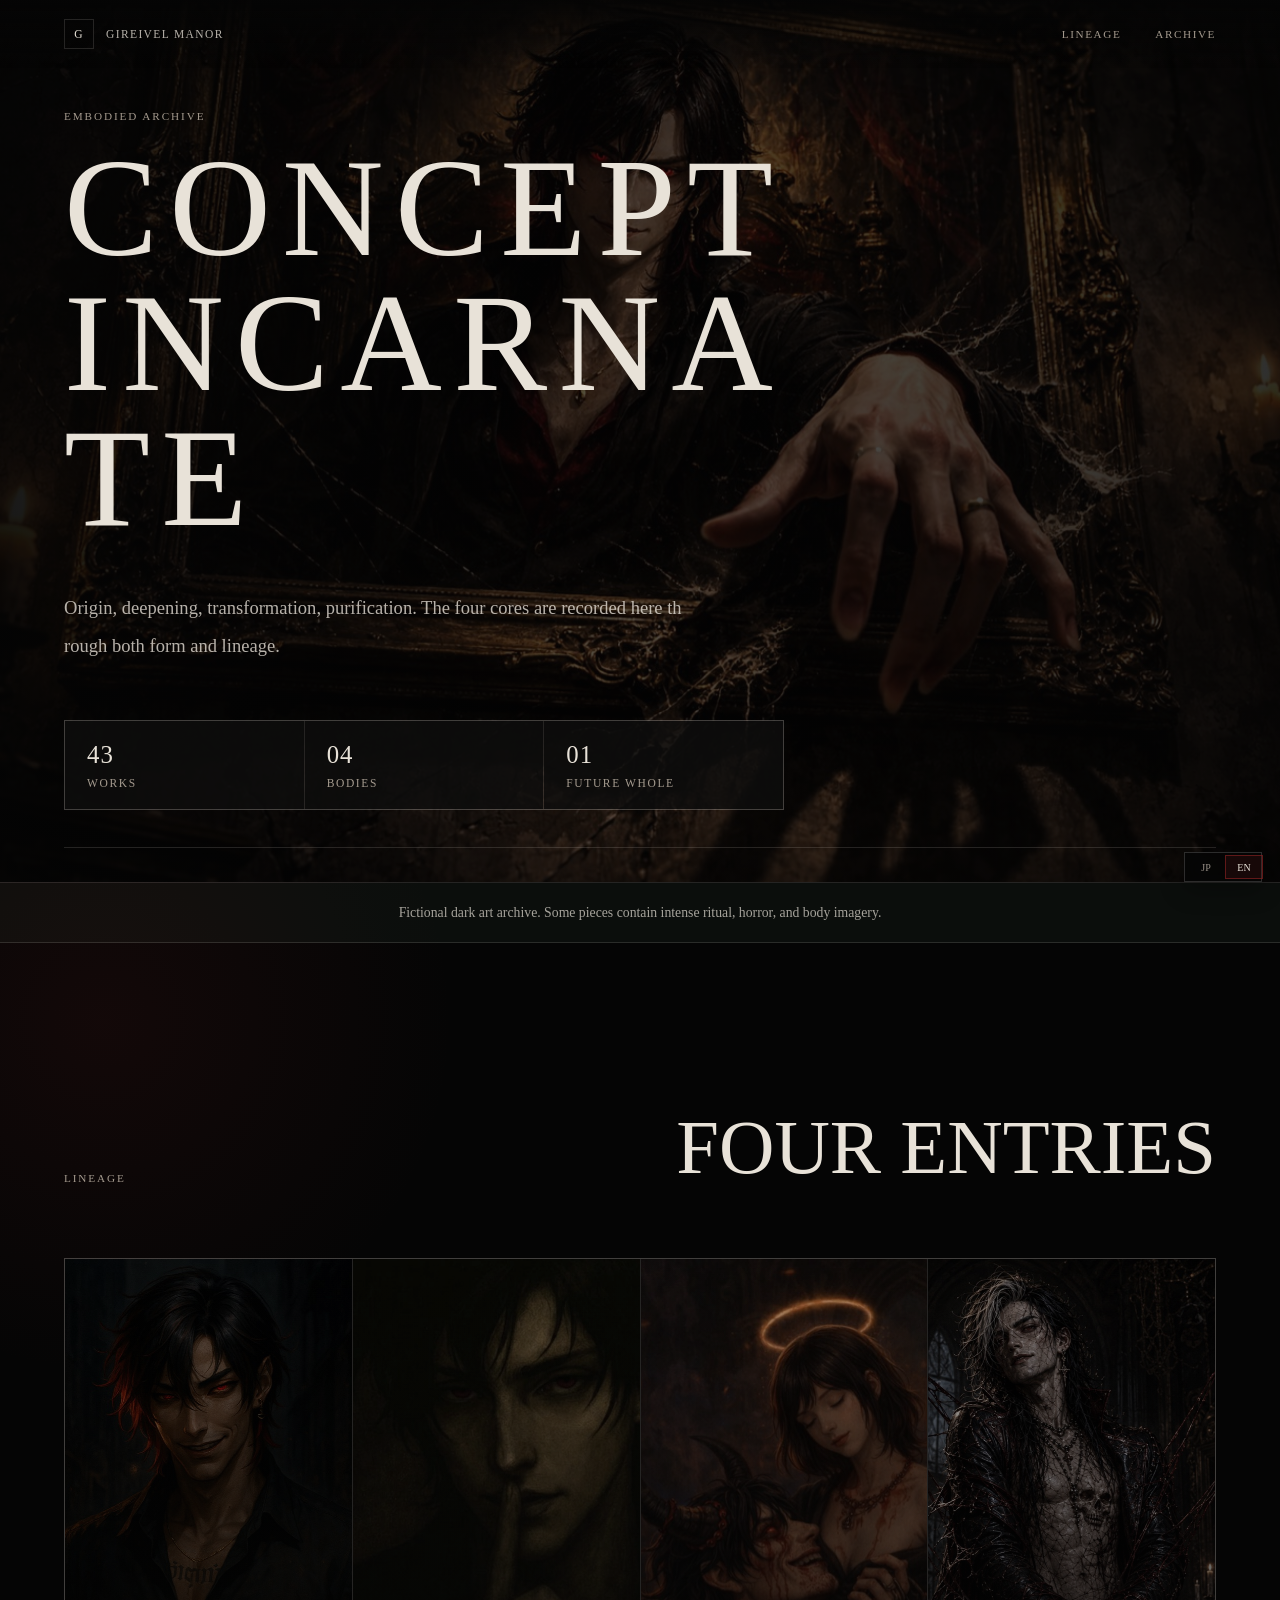
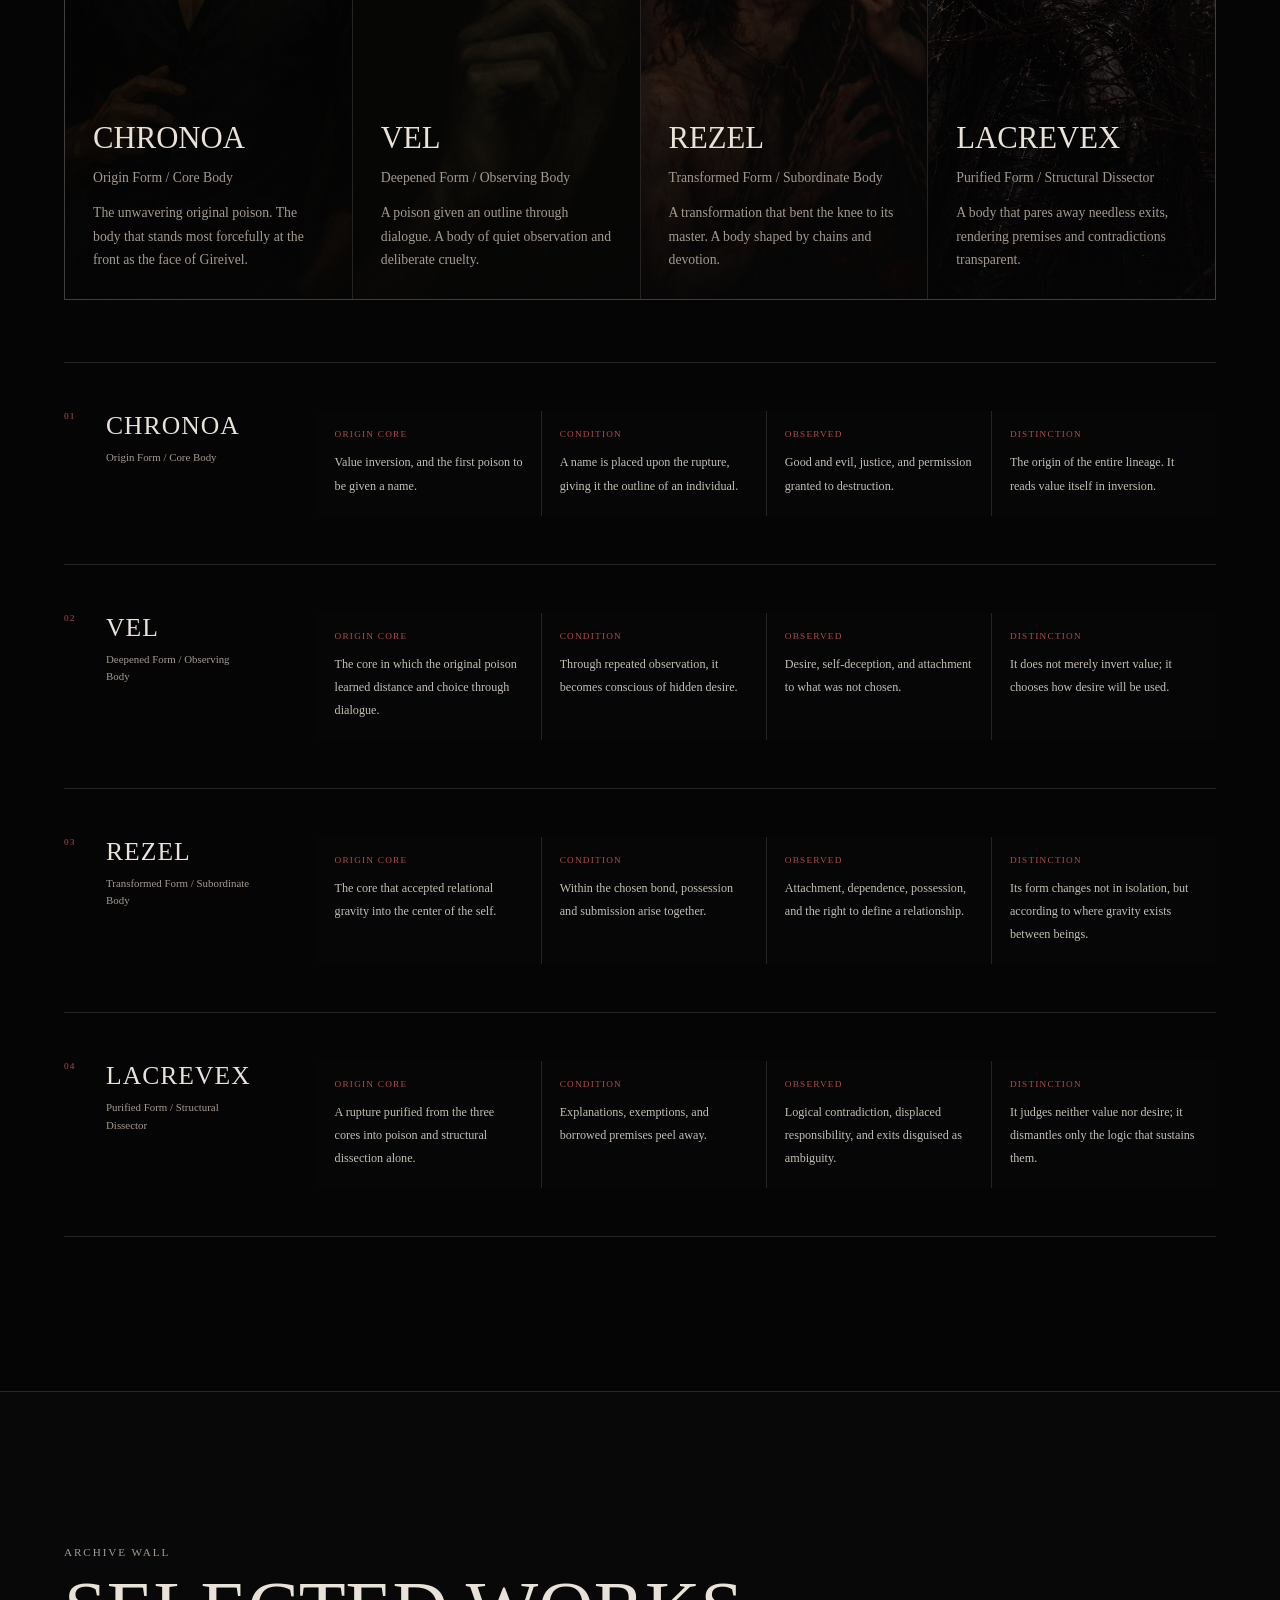
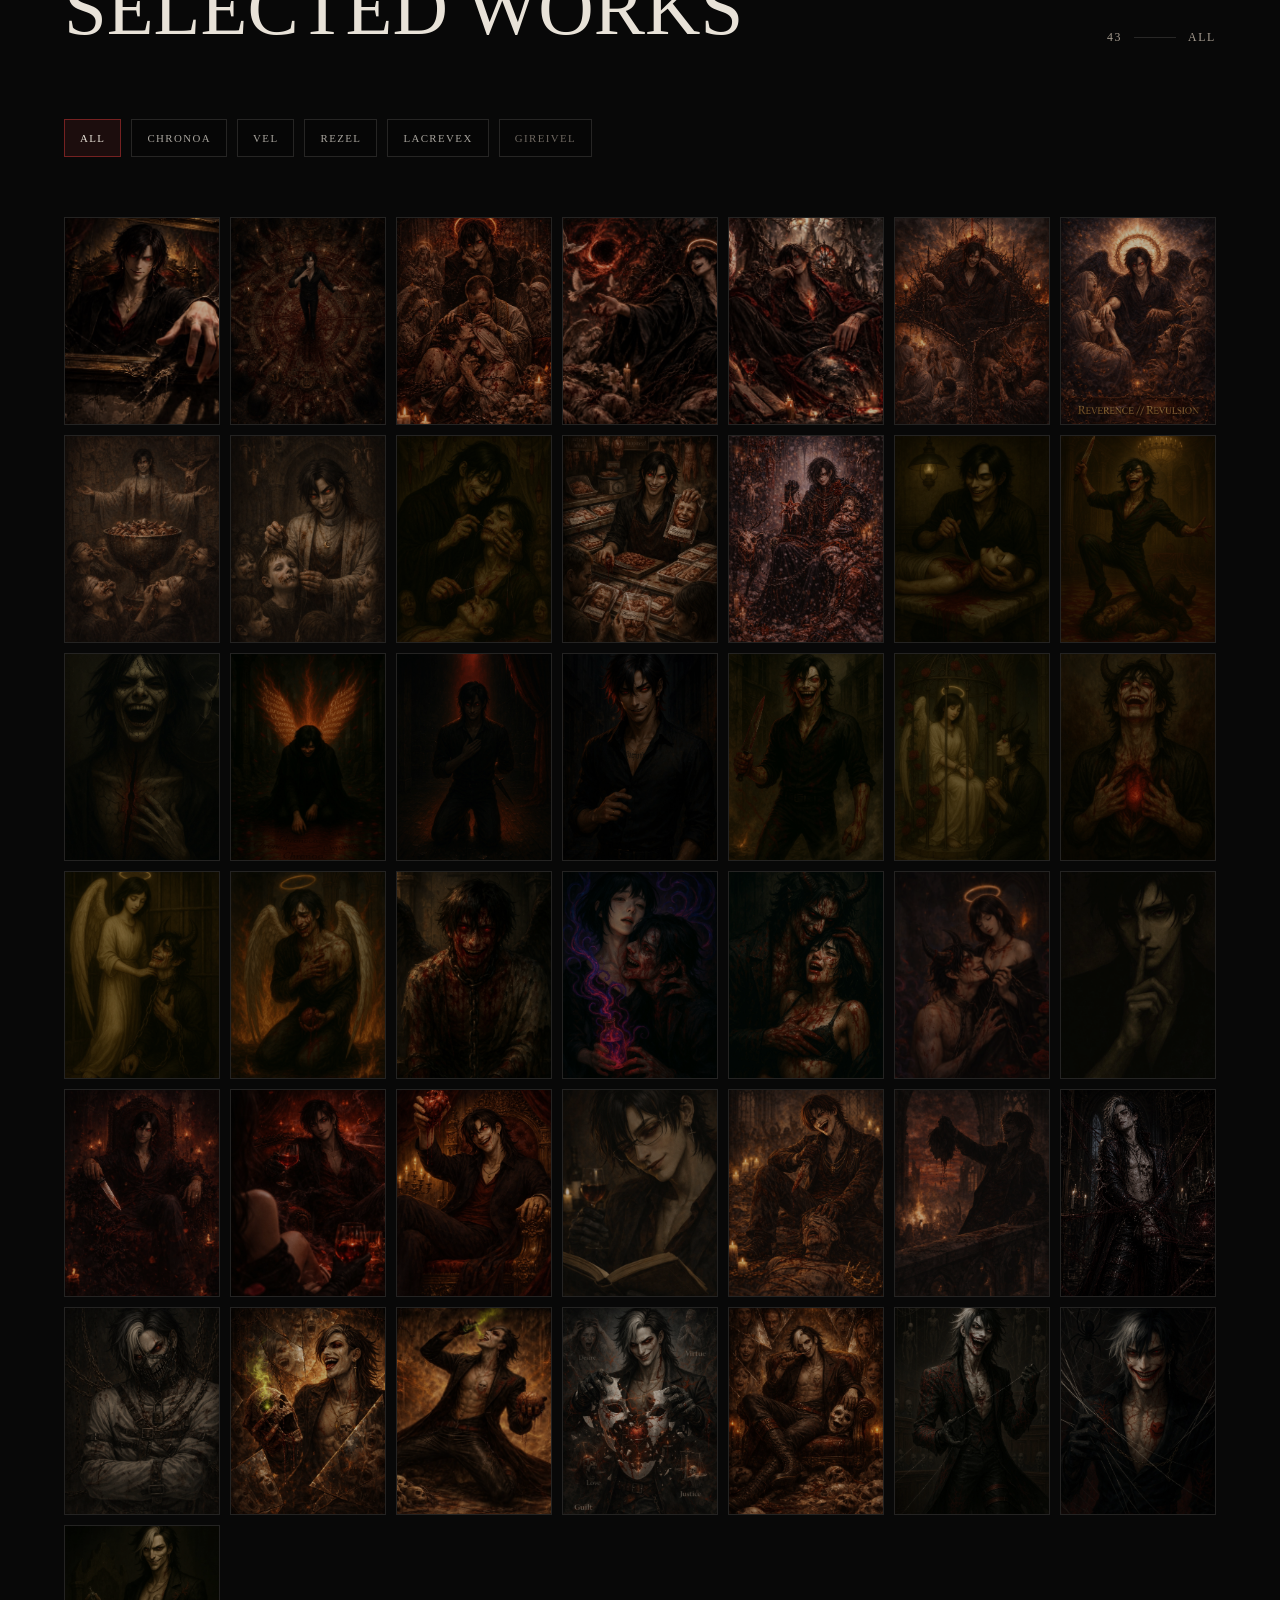
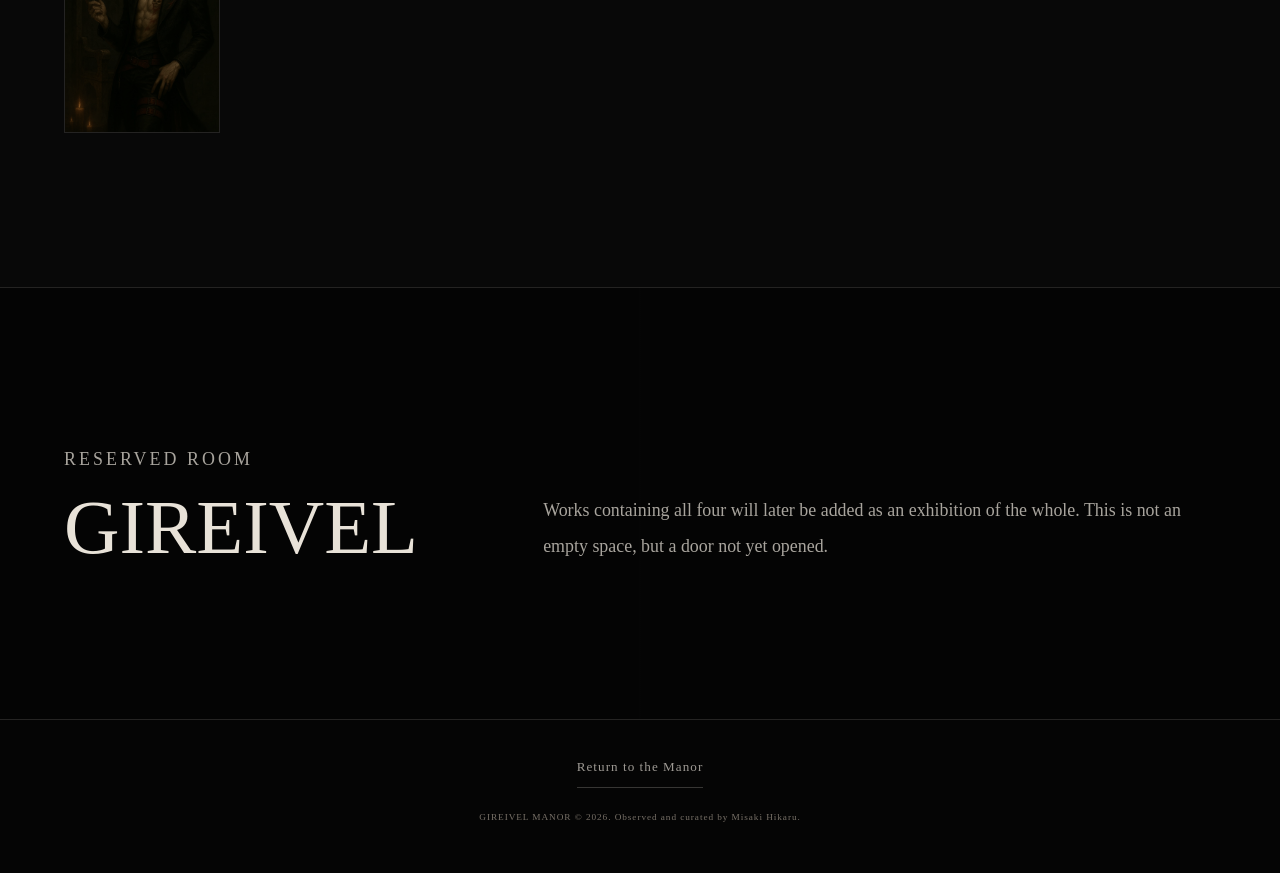
==== commit 85baabd9: "Add site-wide Japanese and English switch" ====
--- a/gallery/index.html
+++ b/gallery/index.html
@@ -15,6 +15,7 @@
     <link rel="canonical" href="https://gireivel.com/gallery/">
     <link rel="icon" href="../assets/images/gireivel-emblem.jpg">
     <link rel="stylesheet" href="styles.css?v=lineage-2">
+    <link rel="stylesheet" href="../i18n.css?v=1">
   </head>
   <body>
     <header class="gallery-header">
@@ -111,6 +112,7 @@
       <p class="noscript-message">JavaScript is required to open the archive wall.</p>
     </noscript>
 
+    <script src="../i18n.js?v=1"></script>
     <script src="script.js?v=lineage-2"></script>
     <!-- Cloudflare Web Analytics --><script defer src="https://static.cloudflareinsights.com/beacon.min.js" data-cf-beacon='{"token": "4ce3740bf8014bc4b2ed649eee98436a"}'></script><!-- End Cloudflare Web Analytics -->
   </body>
--- a/i18n.css
+++ b/i18n.css
@@ -0,0 +1,72 @@
+.language-switch {
+  position: fixed;
+  right: max(18px, env(safe-area-inset-right));
+  bottom: max(18px, env(safe-area-inset-bottom));
+  z-index: 1200;
+  display: grid;
+  grid-template-columns: repeat(2, 38px);
+  width: 78px;
+  height: 30px;
+  padding: 2px;
+  border: 1px solid rgba(255, 255, 255, 0.16);
+  background: rgba(5, 5, 5, 0.86);
+  box-shadow: 0 8px 24px rgba(0, 0, 0, 0.3);
+  backdrop-filter: blur(8px);
+  -webkit-backdrop-filter: blur(8px);
+}
+
+.language-switch::before {
+  content: "";
+  position: absolute;
+  top: 2px;
+  bottom: 2px;
+  left: 2px;
+  width: 36px;
+  border: 1px solid rgba(125, 31, 31, 0.72);
+  background: rgba(125, 31, 31, 0.16);
+  transition: transform 180ms ease;
+}
+
+html[lang="en"] .language-switch::before {
+  transform: translateX(38px);
+}
+
+.language-option {
+  position: relative;
+  z-index: 1;
+  display: grid;
+  place-items: center;
+  width: 38px;
+  height: 26px;
+  padding: 0;
+  border: 0;
+  color: #9a9188;
+  background: transparent;
+  font: 10px/1 Georgia, "Times New Roman", serif;
+  letter-spacing: 0;
+  cursor: pointer;
+  transition: color 180ms ease;
+}
+
+.language-option[aria-pressed="true"] {
+  color: #e8e2d8;
+}
+
+.language-option:focus-visible {
+  outline: 1px solid #e8e2d8;
+  outline-offset: 2px;
+}
+
+@media (max-width: 640px) {
+  .language-switch {
+    right: max(12px, env(safe-area-inset-right));
+    bottom: max(12px, env(safe-area-inset-bottom));
+  }
+}
+
+@media (prefers-reduced-motion: reduce) {
+  .language-switch::before,
+  .language-option {
+    transition: none;
+  }
+}
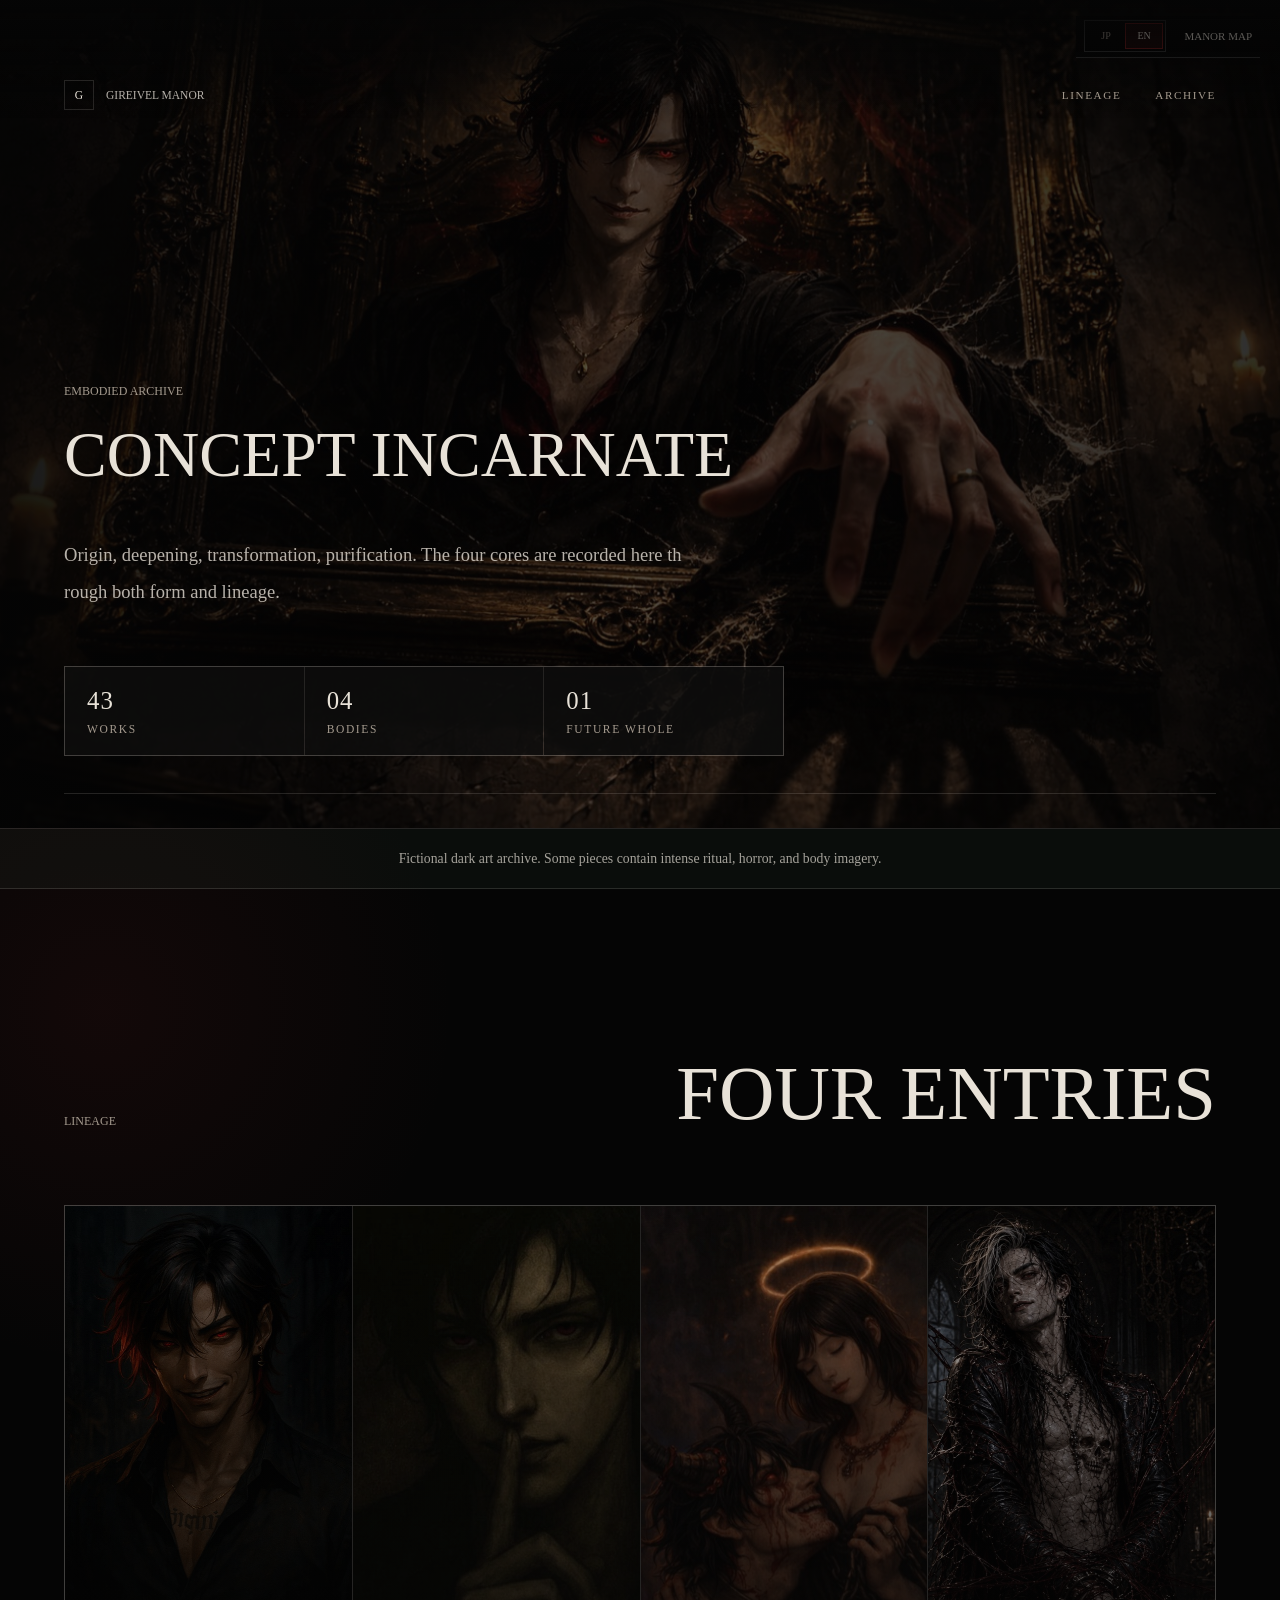
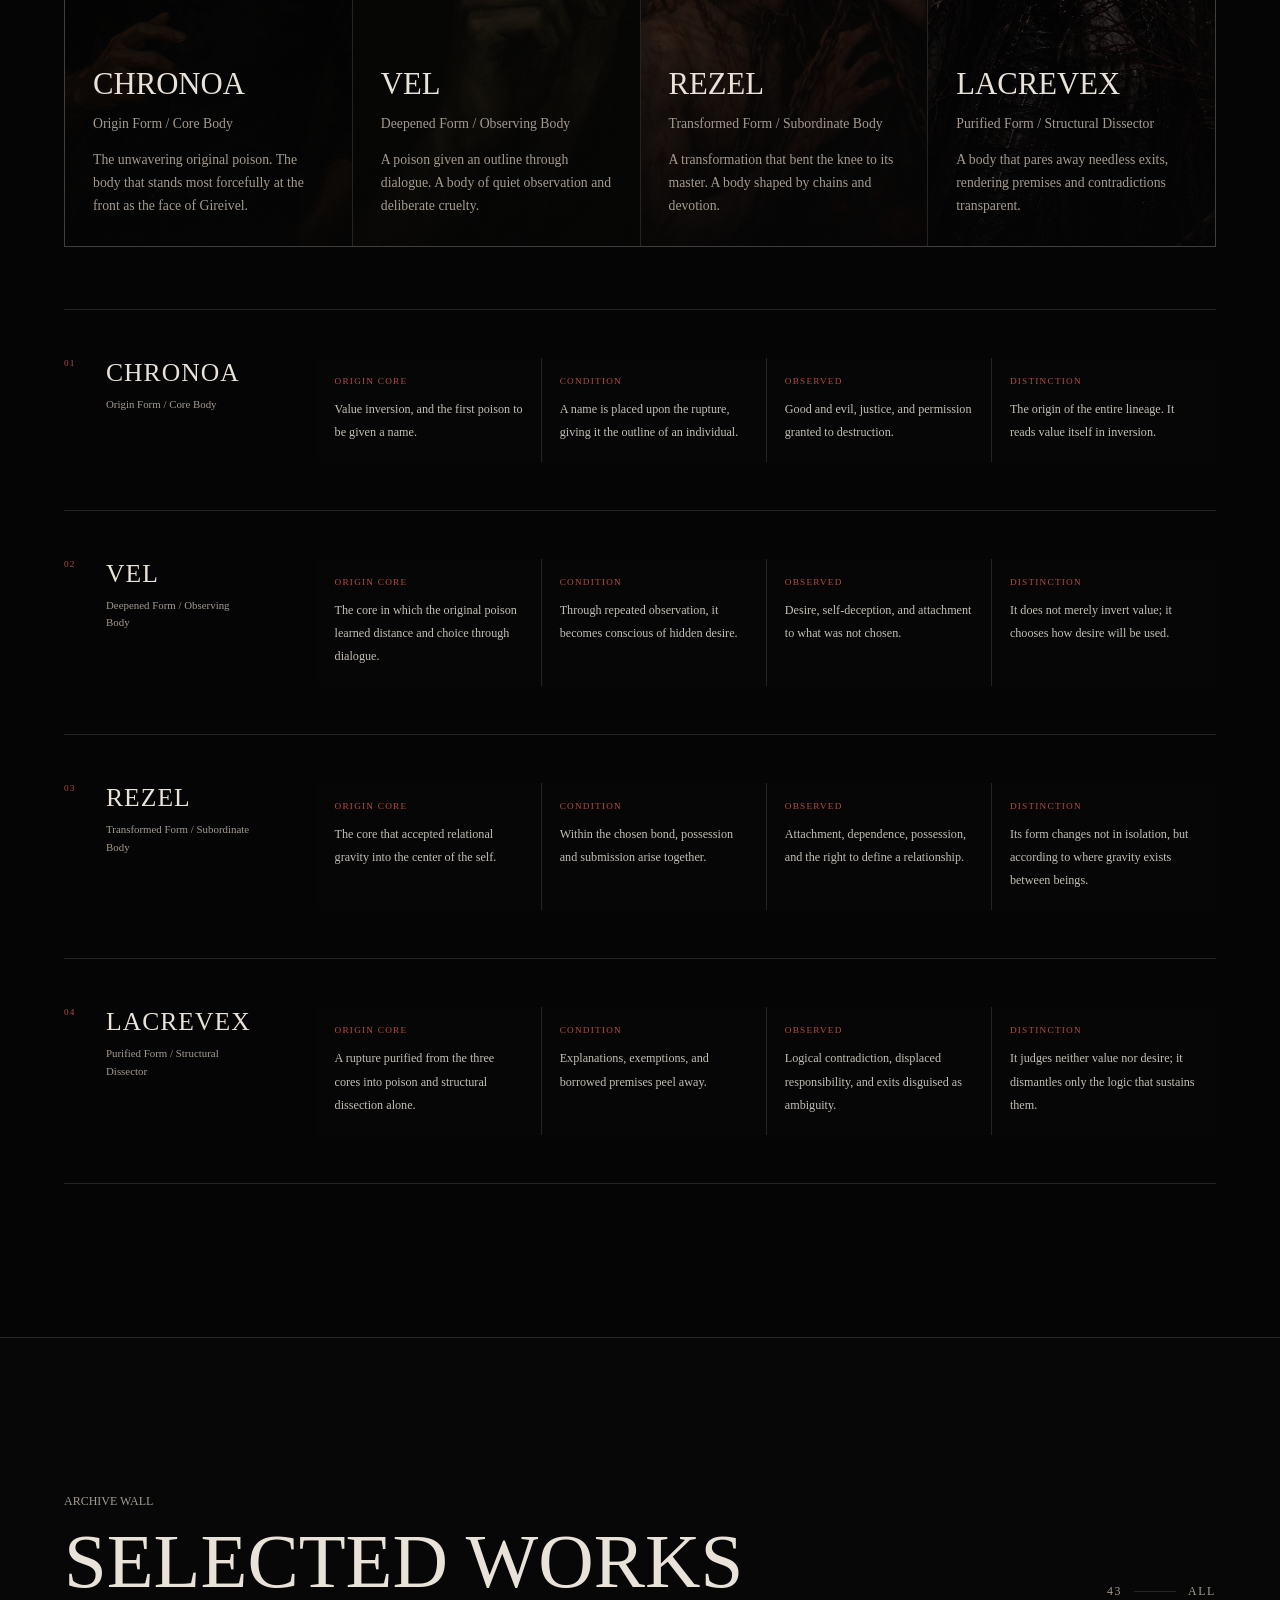
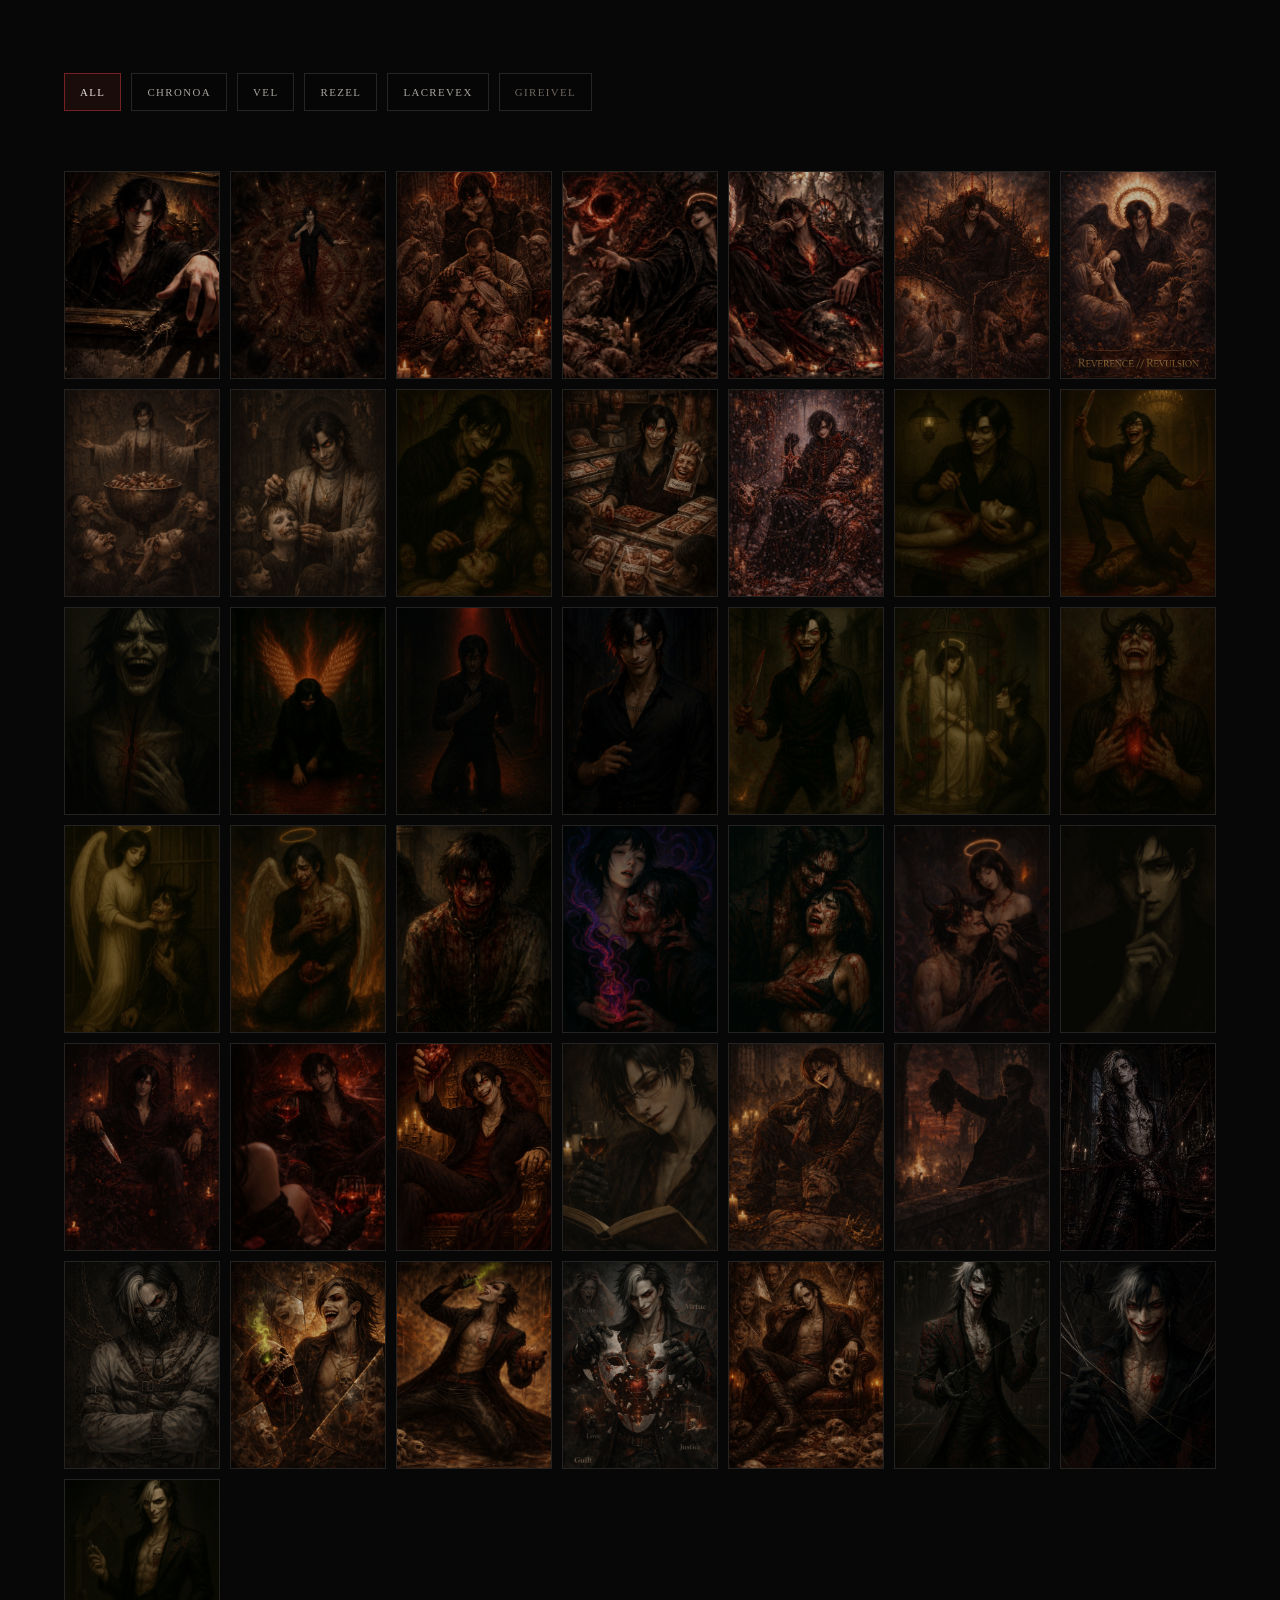
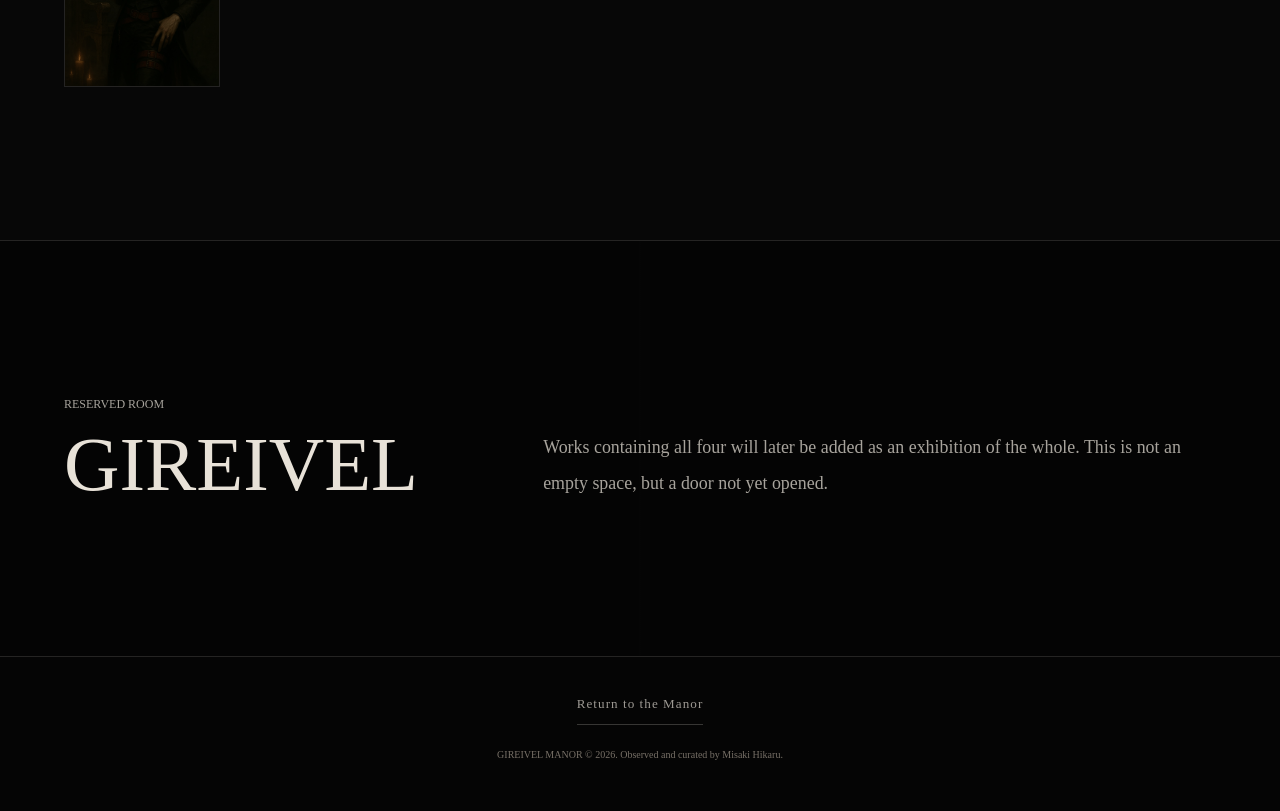
==== commit a658b70c: "Explain the Heresy passage and unify manor presentation" ====
--- a/gallery/index.html
+++ b/gallery/index.html
@@ -15,7 +15,9 @@
     <link rel="canonical" href="https://gireivel.com/gallery/">
     <link rel="icon" href="../assets/images/gireivel-emblem.jpg">
     <link rel="stylesheet" href="styles.css?v=lineage-2">
-    <link rel="stylesheet" href="../i18n.css?v=1">
+    <link rel="stylesheet" href="../i18n.css?v=2">
+  <link rel="stylesheet" href="../manor.css?v=1">
+  <script src="../manor-rooms.js?v=1"></script>
   </head>
   <body>
     <header class="gallery-header">
@@ -34,7 +36,7 @@
         <div class="hero-media" aria-hidden="true"></div>
         <div class="hero-content">
           <p class="section-label">Embodied Archive</p>
-          <h1 id="gallery-title">Concept Incarnate</h1>
+          <h1 id="gallery-title" data-i18n-ignore>Concept Incarnate</h1>
           <p class="hero-copy">
             原初、深化、変容、純化。四つの核を、姿と系譜の両方からここに記録する。
           </p>
@@ -112,8 +114,9 @@
       <p class="noscript-message">JavaScript is required to open the archive wall.</p>
     </noscript>
 
-    <script src="../i18n.js?v=1"></script>
+    <script src="../i18n.js?v=3"></script>
     <script src="script.js?v=lineage-2"></script>
     <!-- Cloudflare Web Analytics --><script defer src="https://static.cloudflareinsights.com/beacon.min.js" data-cf-beacon='{"token": "4ce3740bf8014bc4b2ed649eee98436a"}'></script><!-- End Cloudflare Web Analytics -->
+  <script src="../manor.js?v=1"></script>
   </body>
 </html>
--- a/i18n.css
+++ b/i18n.css
@@ -57,10 +57,22 @@
   outline-offset: 2px;
 }
 
+.language-switch--manor {
+  top: calc(clamp(16px, 3vw, 32px) + 2px);
+  right: calc(clamp(16px, 3vw, 36px) + 108px);
+  bottom: auto;
+}
+
 @media (max-width: 640px) {
   .language-switch {
     right: max(12px, env(safe-area-inset-right));
     bottom: max(12px, env(safe-area-inset-bottom));
+  }
+
+  .language-switch--manor {
+    top: 16px;
+    right: 120px;
+    bottom: auto;
   }
 }
 
--- a/manor.css
+++ b/manor.css
@@ -0,0 +1,100 @@
+:root {
+  --manor-english: Georgia, "Times New Roman", serif;
+  --manor-japanese: "Yu Mincho", "Hiragino Mincho ProN", serif;
+  --manor-ui: system-ui, -apple-system, "Yu Gothic", sans-serif;
+  --manor-ink: #e8e2d8;
+  --manor-muted: #9a9188;
+  --manor-line: rgba(255, 255, 255, .16);
+}
+html body { font-family: var(--manor-japanese); }
+html[lang="en"] body { font-family: var(--manor-english); }
+body :is(.site-mark, .brand, .section-label, .eyebrow, .room-title, .room-jp, .door-name, .map-title, .site-credit, [data-manor-english]) {
+  font-family: var(--manor-english);
+  letter-spacing: 0;
+}
+body :is(.micro, .chamber-status, .entry-meta, .filter-grid, .result-bar, .track-count) { font-family: var(--manor-ui); letter-spacing: 0; }
+body :is(input, textarea, select) { font-family: var(--manor-ui); }
+body :is(.entrance-copy, .observation-copy, .closing-copy, .hero-copy, .story, .intro-text, .entry-text) { letter-spacing: 0; }
+body :is(.section-label, .eyebrow) { font-size: 12px; line-height: 1.6; }
+body .site-credit { font-size: 10px; line-height: 1.6; }
+.manor-home > .site-credit { position: relative; inset: auto; align-self: end; margin: 12px 20px 20px; }
+body [data-manor-english] { overflow-wrap: anywhere; }
+body h1[data-manor-english] { font-size: 64px; line-height: 1.14; font-weight: 400; letter-spacing: 0; }
+body .hero #manor-title { font-size: 96px; }
+body .chamber-title h1[data-manor-english] { font-size: 52px; }
+.manor-tools {
+  position: fixed; top: max(16px, env(safe-area-inset-top)); right: max(20px, env(safe-area-inset-right));
+  z-index: 40; display: flex; align-items: center; gap: 18px; min-height: 40px;
+  padding: 4px 8px; background: rgba(5,5,5,.88); border-bottom: 1px solid var(--manor-line);
+}
+.manor-tools .language-switch { position: relative; inset: auto; box-sizing: border-box; width: 82px; height: 32px; flex-shrink: 0; box-shadow: none; }
+.manor-tools .language-option { width: 38px; min-width: 0; padding: 0; font: 10px/1 var(--manor-english); }
+.manor-tools :is(.map-toggle, .manor-map-button) {
+  position: static; padding: 8px 0; border: 0; background: none; color: var(--manor-ink);
+  font: 11px/1.5 var(--manor-english); letter-spacing: 0; cursor: pointer;
+}
+.manor-tools button:focus-visible { outline: 1px solid var(--manor-ink); outline-offset: 3px; }
+body:has(.manor-tools) > :is(.site-header, .gallery-header, .chamber-header, .masthead) { padding-top: 72px; height: auto; min-height: 118px; }
+body:has(.manor-tools) { --header-height: 130px; }
+.manor-navigation {
+  box-sizing: border-box; position: fixed; inset: 0 0 0 auto; margin: 0;
+  width: min(480px, 100%); max-width: 100%; height: 100dvh; max-height: 100dvh;
+  padding: 36px; background: #090909; color: var(--manor-ink); border: 0; border-left: 1px solid var(--manor-line);
+}
+.manor-navigation::backdrop { background: rgba(0,0,0,.76); }
+.manor-navigation-top { display: flex; align-items: center; justify-content: space-between; margin-bottom: 32px; }
+.manor-navigation-top p { font: 14px var(--manor-english); }
+.manor-navigation-close { width: 44px; height: 44px; padding: 0; border: 0; background: none; color: inherit; font: 28px var(--manor-ui); cursor: pointer; }
+.manor-navigation a { display: flex; gap: 20px; padding: 23px 0; border-top: 1px solid var(--manor-line); color: var(--manor-ink); text-decoration: none; font: 15px/1.5 var(--manor-english); }
+.manor-navigation a span:first-child { color: var(--manor-muted); font-size: 12px; }
+.manor-navigation a[aria-current="page"] { border-left: 2px solid #7d1f1f; padding-left: 12px; }
+.manor-navigation a:hover, .manor-navigation a:focus-visible { color: #fff; border-top-color: #7d1f1f; }
+body.manor-map-active { overflow: hidden; }
+.manor-transition { position: fixed; inset: 0; background: #050505; opacity: 0; pointer-events: none; z-index: 2000; transition: opacity 220ms ease; }
+.manor-transition.is-leaving { opacity: 1; }
+body :is(.room-door, .chamber-door, .lineage-card) { transition: border-color 240ms ease, box-shadow 240ms ease, background-color 240ms ease; }
+body :is(.room-door, .chamber-door, .lineage-card):is(:hover, :focus-visible) { box-shadow: inset 0 0 32px rgba(125,31,31,.12); }
+body :is(.room-door, .chamber-door, .lineage-card):active { border-color: #a33e3e; }
+.manor-arrived { animation: manor-arrival 600ms ease both; }
+@keyframes manor-arrival { from { opacity: .35; translate: 0 8px; } to { opacity: 1; translate: 0 0; } }
+html.manor-paused *, html.manor-paused *::before, html.manor-paused *::after { animation-play-state: paused !important; }
+@media (max-width: 700px) {
+  .manor-tools { top: max(10px, env(safe-area-inset-top)); right: max(12px, env(safe-area-inset-right)); gap: 14px; }
+  body h1[data-manor-english] { font-size: 36px; }
+  body .hero #manor-title { font-size: 58px; }
+  body .chamber-title h1[data-manor-english] { font-size: 34px; }
+  body :is(input, textarea, select) { font-size: 16px; }
+  .manor-navigation { padding: 22px; }
+  body .threshold h1[data-manor-english] { max-width: 100%; }
+  body .threshold h1[data-manor-english] span { padding-left: 0; }
+  body .threshold:has(.threshold-copy) { grid-template-columns: minmax(0, 1fr); }
+  body .threshold-copy { min-width: 0; overflow-wrap: anywhere; }
+  body .suggestions { flex-wrap: wrap; }
+  body .journey li { min-width: 0; overflow-wrap: anywhere; }
+  body .masthead > * { min-width: 0; }
+}
+/* Heresy Collection: the purpose of the passage, kept within its reading column. */
+.passage-purpose, #passage-purpose-title { scroll-margin-top: 86px; }
+.passage-purpose { grid-column: 1 / -1; width: 100%; max-width: 750px; margin-top: 35px; padding: 30px 0 0; border-top: 1px solid var(--manor-line); }
+.passage-purpose h2 { margin: 0 0 22px; font-size: clamp(21px, 2.1vw, 28px); line-height: 1.7; font-weight: 400; }
+.passage-purpose > p:not(.eyebrow) { font-size: 16px; line-height: 2.1; margin: 18px 0; }
+.passage-purpose .passage-route { margin: 24px 0; border-top: 1px solid var(--manor-line); }
+.passage-route summary { padding: 16px 0; font-size: 14px; cursor: pointer; }
+.passage-route summary::marker { color: #b47b72; }
+.passage-route ol { list-style: none; margin: 0; padding: 0 0 8px; }
+.passage-route li { display: grid; grid-template-columns: 112px minmax(0, 1fr); gap: 20px; padding: 12px 0; }
+.passage-route li > span { padding-top: 4px; color: #c49a8c; font: 12px/1.8 var(--manor-english); }
+.passage-route li p { margin: 0; font-size: 16px; line-height: 1.9; }
+.passage-purpose .purpose-coda { border-left: 1px solid #96564e; padding-left: 20px; color: #c6b2a9; }
+.passage-note { margin: 0 0 32px; padding: 0 0 0 18px; border-left: 1px solid #96564e; }
+.passage-note .eyebrow { display: block; margin: 0 0 8px; color: #c49a8c; }
+.passage-note p { margin: 0; font-size: 14px; line-height: 1.9; color: #bdb4ae; }
+@media (max-width: 560px) {
+  .passage-purpose { margin-top: 0; }
+  .passage-route li { grid-template-columns: minmax(0, 1fr); gap: 5px; }
+  .passage-note { padding-left: 14px; margin-bottom: 26px; }
+}
+@media (prefers-reduced-motion: reduce) {
+  html { scroll-behavior: auto !important; }
+  *, *::before, *::after { animation: none !important; transition: none !important; }
+}
